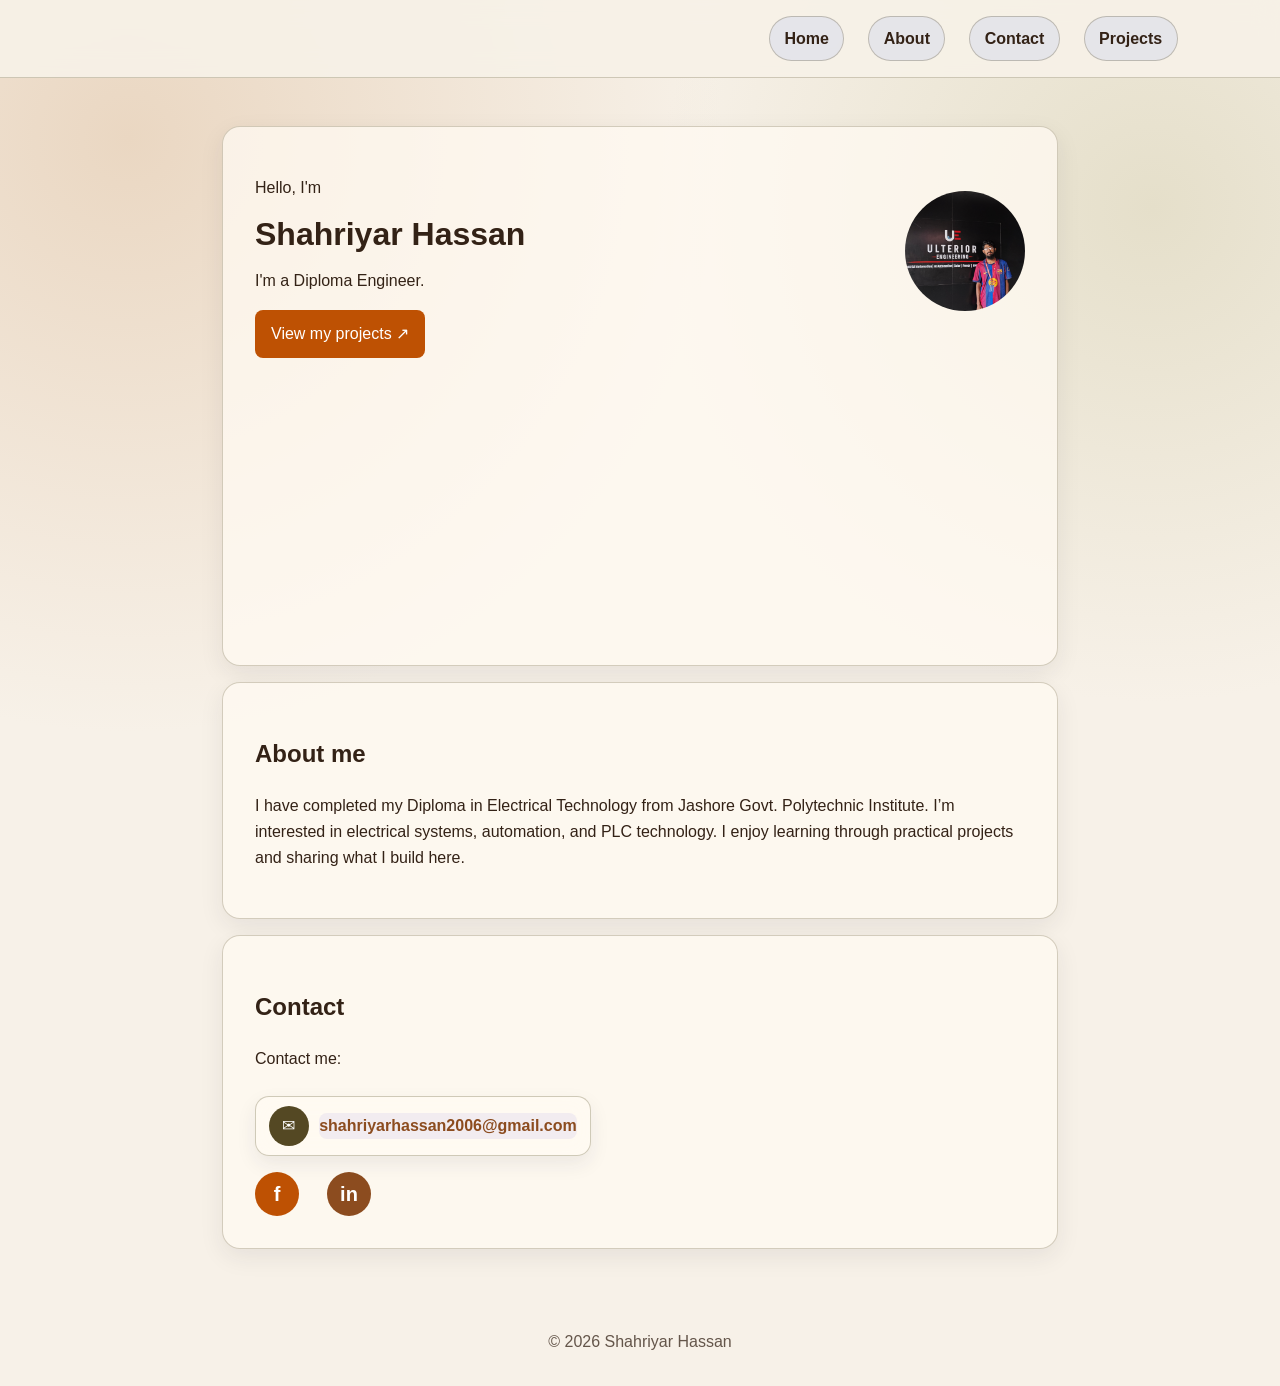
==== index.html @ 87919148 "Add files via upload" ====
<!DOCTYPE html>
<html lang="en">
<head>
  <meta charset="UTF-8">
  <meta name="viewport" content="width=device-width, initial-scale=1.0">
  <title>Shahriyar Hassan | Portfolio</title>
  <link rel="stylesheet" href="style.css">
  <link rel="icon" href="favicon.svg?v=2" type="image/svg+xml">
</head>
<body>
  <header>
    <nav>
      <a href="#home">Home</a>
      <a href="#about">About</a>
      <a href="#contact">Contact</a>
      <a href="project.html">Projects</a>
    </nav>
  </header>

  <main>
   <section id="home">
  <div class="hero-layout">
    <div>
      <p>Hello, I'm</p>
      <h1>Shahriyar Hassan</h1>
      <p>I'm a Diploma Engineer.</p>
      <a href="project.html">View my projects ↗</a>
    </div>

    <img class="profile-photo"
         src="Images/profile.jpg"
         alt="Photo of Shahriyar Hassan">
  </div>
</section>

    <section id="about">
      <h2>About me</h2>
      <p>I have completed my Diploma in Electrical Technology from Jashore Govt. Polytechnic Institute. I’m interested in electrical systems, automation, and PLC technology. I enjoy learning through practical projects and sharing what I build here.</p>
    </section>

     

    <section id="contact">
      <h2>Contact</h2>
      <p>Contact me:</p>


<div class="email-contact">
  <span class="email-symbol" aria-hidden="true">✉</span>
  <a class="email-address">
    shahriyarhassan2006@gmail.com
  </a>
</div>

<div class="social-links">
  <a class="social-icon facebook"
     href="https://www.facebook.com/shahriyarofficial7"
     target="_blank" rel="noopener"
     aria-label="Facebook" title="Facebook">f</a>

  <a class="social-icon linkedin"
     href="https://www.linkedin.com/in/shahriyar-hassan-32b515369"
     target="_blank" rel="noopener"
     aria-label="LinkedIn" title="LinkedIn">in</a>
    
</div>
  </section>
  </main>

  <footer>
    <p>© 2026 Shahriyar Hassan</p>
  </footer>

  <script src="script.js"></script>
</body>
</html>
---- style.css ----
* {
  box-sizing: border-box;
}

html {
  scroll-behavior: smooth;
}

body {
  margin: 0;
  font-family: Arial, sans-serif;
  line-height: 1.6;
  color: #202033;
  background: #f6f7fb;
}

header {
  padding: 1rem 8%;
  background: rgb(255, 255, 255);
  border-bottom: 1px solid #e5e5ee;
}

nav {
  display: flex;
  justify-content: flex-end;
  gap: 1.5rem;
}

a {
  color: #5b4bdb;
}

nav a {
  text-decoration: none;
  font-weight: bold;
}

main {
  max-width: 900px;
  margin: 0 auto;
  padding: 2rem;
}

section {
  padding: 3rem 0;
}

#home {
  min-height: 60vh;
  display: flex;
  flex-direction: column;
  justify-content: center;
  align-items: flex-start;
}

#home h1 {
  margin: 0;
  font-size: clamp(2.5rem, 8vw, 4.5rem);
}

#home a {
  display: inline-block;
  padding: 0.7rem 1rem;
  color: white;
  background: #5b4bdb;
  border-radius: 8px;
  text-decoration: none;
}

article {
  margin: 1rem 0;
  padding: 1rem 1.25rem;
  background: white;
  border: 1px solid #e5e5ee;
  border-radius: 10px;
}

footer {
  padding: 1rem;
  color: #666;
  text-align: center;
}

@media (max-width: 600px) {
  header {
    padding: 1rem;
  }

  nav {
    justify-content: center;
    flex-wrap: wrap;
    gap: 0.75rem 1rem;
  }

  main {
    padding: 1rem;
  }
}

.project-icon {
  display: inline-block;
  padding: 0.5rem 0.8rem;
  color: white;
  background: #5b4bdb;
  border-radius: 8px;
  text-decoration: none;
}

.profile-photo {
  width: 140px;
  height: 140px;
  object-fit: cover;
  border-radius: 50%;
}

#home {
  display: block;
}

.hero-layout {
  display: grid;
  grid-template-columns: 1fr 220px;
  align-items: center;
  gap: 3rem;
}

.profile-photo {
  width: 220px;
  height: 220px;
  object-fit: cover;
  border-radius: 50%;
}

@media (max-width: 600px) {
  .hero-layout {
    grid-template-columns: 1fr;
    gap: 1rem;
  }

  .profile-photo {
    width: 150px;
    height: 150px;
  }
}

@keyframes fade-up {
  from {
    opacity: 0;
    transform: translateY(18px);
  }
  to {
    opacity: 1;
    transform: translateY(0);
  }
}

@keyframes fade-in {
  from {
    opacity: 0;
    transform: translateX(18px);
  }
  to {
    opacity: 1;
    transform: translateX(0);
  }
}

.hero-layout > div {
  animation: fade-up 0.7s ease-out both;
}

.profile-photo {
  animation: fade-in 0.8s ease-out 0.15s both;
}

article {
  transition: transform 0.2s ease, box-shadow 0.2s ease;
}

article:hover {
  transform: translateY(-5px);
  box-shadow: 0 8px 20px rgb(32 32 51 / 12%);
}

@media (prefers-reduced-motion: reduce) {
  *,
  *::before,
  *::after {
    animation-duration: 0.01ms !important;
    transition-duration: 0.01ms !important;
  }
}

body {
  background:
    radial-gradient(circle at 10% 10%, #e5e2ff 0, transparent 35%),
    radial-gradient(circle at 90% 15%, #dff5ff 0, transparent 30%),
    #f6f7fb;
}

section,
article {
  background: rgb(255 255 255 / 55%);
  border: 1px solid rgb(255 255 255 / 85%);
  border-radius: 18px;
  box-shadow: 0 8px 24px rgb(32 32 51 / 8%);
  backdrop-filter: blur(12px);
  -webkit-backdrop-filter: blur(12px);
  transition: transform 0.25s ease, box-shadow 0.25s ease;
}

section {
  padding: 2rem;
  margin: 1rem 0;
}

@media (hover: hover) {
  section:hover,
  article:hover {
    transform: translateY(-4px);
    box-shadow: 0 14px 30px rgb(32 32 51 / 14%);
  }
}

@keyframes page-enter {
  from {
    opacity: 0;
    transform: translateY(12px);
  }
  to {
    opacity: 1;
    transform: translateY(0);
  }
}

main {
  animation: page-enter 0.55s ease-out both;
}

@media (prefers-reduced-motion: reduce) {
  *,
  *::before,
  *::after {
    animation-duration: 0.01ms !important;
    transition-duration: 0.01ms !important;
  }
}
nav a:not(.social-icon) {
  display: inline-block;
  padding: 0.55rem 0.9rem;
  border: 1px solid rgb(91 75 219 / 20%);
  border-radius: 999px;
  background: rgb(255 255 255 / 45%);
  text-decoration: none;
  transition: transform 0.2s ease, background 0.2s ease,
              box-shadow 0.2s ease, border-color 0.2s ease;
}

nav a:not(.social-icon):hover {
  transform: translateY(-3px);
  border-color: #5b4bdb;
  background: rgb(255 255 255 / 85%);
  box-shadow: 0 6px 16px rgb(91 75 219 / 18%);
}

nav a:not(.social-icon):focus-visible {
  outline: 3px solid #5b4bdb;
  outline-offset: 3px;
}
.social-links {
  display: flex;
  gap: 0.75rem;
}

#contact .social-links .social-icon {
  display: inline-flex;
  width: 44px;
  height: 44px;
  align-items: center;
  justify-content: center;
  border-radius: 50%;
  color: white;
  font-size: 1.25rem;
  font-weight: bold;
  text-decoration: none;
  transition: transform 0.2s ease, box-shadow 0.2s ease;
}

#contact .social-icon.facebook {
  background: #1877f2;
}

#contact .social-icon.linkedin {
  background: #0a66c2;
}

#contact .social-links .social-icon:hover {
  transform: translateY(-3px);
  box-shadow: 0 6px 16px rgb(32 32 51 / 20%);
}

#contact .social-icon.email {
  background: #5b4bdb;
}

#contact .email-address {
  display: inline-block;
  padding: 0.35rem 0.6rem;
  border-radius: 8px;
  background: rgb(91 75 219 / 8%);
  color: #4b3bc8;
  font-weight: 600;
  text-decoration: none;
  overflow-wrap: anywhere;
  transition: transform 0.2s ease, box-shadow 0.2s ease;
}

#contact .email-address:hover {
  transform: translateY(-2px);
  box-shadow: 0 5px 14px rgb(91 75 219 / 18%);
}

#contact .email-contact {
  display: inline-flex;
  max-width: 100%;
  align-items: center;
  gap: 0.65rem;
  margin: 0.5rem 0 1rem;
  padding: 0.55rem 0.8rem;
  border: 1px solid rgb(255 255 255 / 85%);
  border-radius: 14px;
  background: rgb(255 255 255 / 55%);
  box-shadow: 0 8px 20px rgb(32 32 51 / 8%);
  backdrop-filter: blur(12px);
  -webkit-backdrop-filter: blur(12px);
}

#contact .email-symbol {
  display: grid;
  width: 40px;
  height: 40px;
  flex: 0 0 40px;
  place-items: center;
  border-radius: 50%;
  background: #5b4bdb;
  color: white;
}

#contact .email-address {
  padding: 0;
  color: #4b3bc8;
  font-weight: 600;
  text-decoration: none;
  white-space: nowrap;
}

#contact .email-address:hover {
  text-decoration: underline;
}
#contact .contact-methods {
  display: flex;
  flex-direction: column;
  align-items: flex-start;
  gap: 0.75rem;
}

#contact .social-links {
  display: flex;
  gap: 1.75rem;
}

body {
  background:
    radial-gradient(circle at 10% 10%, #d9d5f5 0, transparent 35%),
    radial-gradient(circle at 90% 15%, #d5e8f0 0, transparent 30%),
    #e9eaf1;
}

section,
article {
  background: rgb(220 222 235 / 68%);
}

#contact .email-contact,
nav a:not(.social-icon) {
  background: rgb(220 222 235 / 65%);
}

header {
  background: rgb(213 216 232 / 90%);
  border-bottom: 1px solid rgb(91 75 219 / 20%);
  backdrop-filter: blur(12px);
  -webkit-backdrop-filter: blur(12px);
}
@media (max-width: 600px) {
  header {
    padding: 0.75rem 1rem;
  }

  nav {
    justify-content: center;
    flex-wrap: wrap;
    gap: 0.5rem;
  }

  nav a:not(.social-icon) {
    padding: 0.45rem 0.65rem;
    font-size: 0.9rem;
  }

  main {
    padding: 1rem;
  }

  section {
    padding: 1.25rem;
    margin: 0.75rem 0;
  }

  .hero-layout {
    grid-template-columns: 1fr;
    gap: 1rem;
  }

  .profile-photo {
    width: 130px;
    height: 130px;
  }

  #home h1 {
    font-size: clamp(2.2rem, 11vw, 3.1rem);
  }

  #contact .email-address {
    font-size: clamp(0.65rem, 3.2vw, 0.9rem);
    white-space: nowrap;
  }
}

.hero-layout {
  grid-template-columns: minmax(0, 1fr) clamp(90px, 28vw, 120px);
  align-items: start;
  gap: 0.65rem;
}

.hero-layout > div {
  min-width: 0;
}

.profile-photo {
  width: clamp(90px, 28vw, 120px);
  height: clamp(90px, 28vw, 120px);
  margin-top: 2rem;
}

#home h1 {
  font-size: clamp(1.45rem, 7vw, 2rem);
  line-height: 1.1;
}

:root {
  --burnt-orange: #be5103;
  --brown: #8c4c1f;
  --olive: #544823;
  --dark-brown: #332216;
  --warm-cream: #f7f1e8;
}

body {
  color: var(--dark-brown);
  background:
    radial-gradient(circle at 10% 10%, #ead7c2 0, transparent 35%),
    radial-gradient(circle at 90% 15%, #e5dfca 0, transparent 30%),
    var(--warm-cream);
}

header {
  background: rgb(247 241 232 / 92%);
  border-bottom: 1px solid rgb(84 72 35 / 25%);
}

h1, h2, h3 {
  color: var(--dark-brown);
}

a {
  color: var(--burnt-orange);
}

section,
article {
  color: var(--dark-brown);
  background: rgb(255 250 242 / 75%);
  border-color: rgb(84 72 35 / 25%);
}

nav a:not(.social-icon) {
  color: var(--dark-brown);
  border-color: rgb(84 72 35 / 28%);
}

nav a:not(.social-icon):hover {
  color: var(--burnt-orange);
  border-color: var(--burnt-orange);
}

#home a,
.project-icon {
  color: white;
  background: var(--burnt-orange);
}

#contact .email-contact {
  background: rgb(255 250 242 / 80%);
  border-color: rgb(84 72 35 / 28%);
}

#contact .email-symbol {
  background: var(--olive);
}

#contact .email-address {
  color: var(--brown);
}

#contact .social-icon.facebook {
  background: var(--burnt-orange);
}

#contact .social-icon.linkedin {
  background: var(--brown);
}

footer {
  color: rgb(51 34 22 / 75%);
}

@media (max-width: 600px) {
  #home {
    min-height: auto;
    padding-bottom: 32px;
  }
}
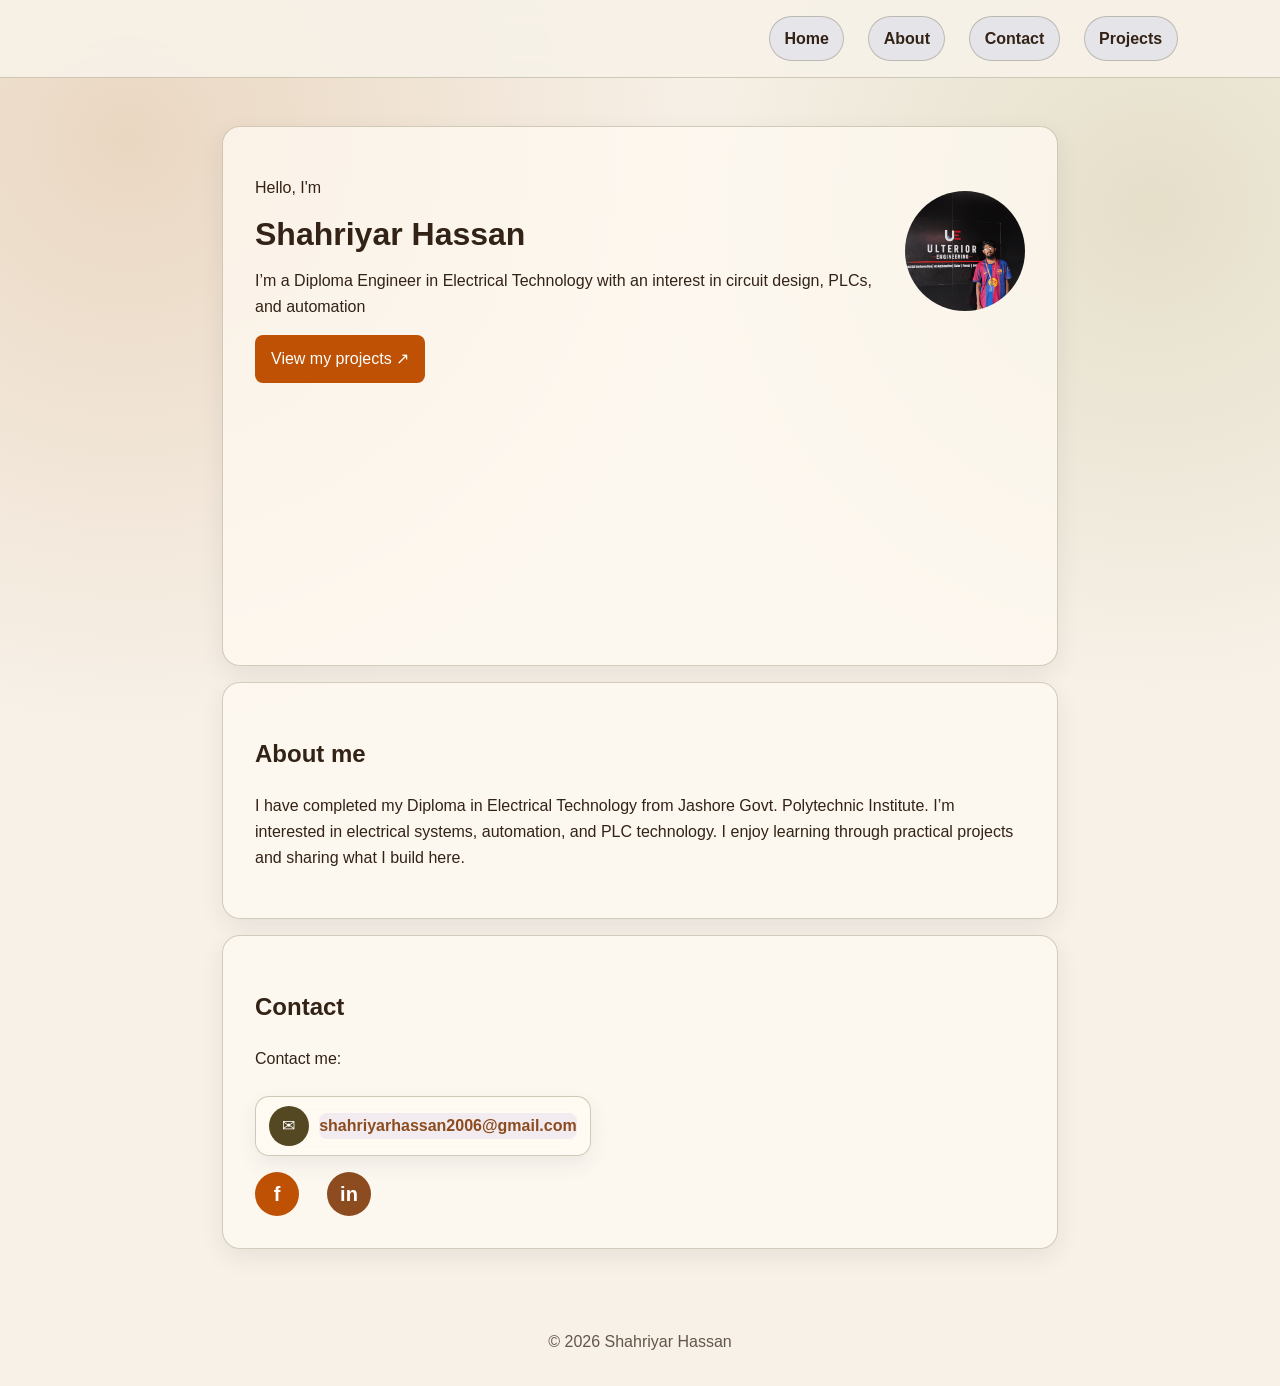
==== commit fc946cb8: "Add files via upload" ====
--- a/index.html
+++ b/index.html
@@ -23,7 +23,7 @@
     <div>
       <p>Hello, I'm</p>
       <h1>Shahriyar Hassan</h1>
-      <p>I'm a Diploma Engineer.</p>
+      <p>I’m a Diploma Engineer in Electrical Technology with an interest in circuit design, PLCs, and automation</p>
       <a href="project.html">View my projects ↗</a>
     </div>
 
--- a/style.css
+++ b/style.css
@@ -540,4 +540,79 @@
     min-height: auto;
     padding-bottom: 32px;
   }
+}
+.category-tabs {
+  display: flex;
+  gap: 14px;
+  margin: 24px 0;
+}
+
+.category-tab {
+  padding: 12px 24px;
+  border: 1px solid #8c4c1f;
+  border-radius: 999px;
+  background: #fffaf0;
+  color: #332216;
+  font-size: 1rem;
+  font-weight: bold;
+  cursor: pointer;
+}
+
+.category-tab.active,
+.category-tab:hover {
+  background: #be5103;
+  color: white;
+}
+
+.category-panel[hidden] {
+  display: none;
+}
+
+@media (max-width: 600px) {
+  .category-tabs {
+    gap: 8px;
+  }
+
+  .category-tab {
+    padding: 10px 16px;
+  }
+}
+section[hidden] {
+  display: none !important;
+}
+/* Center the three category buttons */
+.category-tabs {
+  display: flex;
+  justify-content: center;
+  gap: 14px;
+}
+
+/* Animate the buttons when hovered or clicked */
+.category-tab {
+  transition: transform 0.25s ease, box-shadow 0.25s ease;
+}
+
+.category-tab:hover {
+  transform: translateY(-4px);
+  box-shadow: 0 8px 18px rgba(51, 34, 22, 0.18);
+}
+
+.category-tab.active {
+  transform: scale(1.05);
+}
+
+/* Fade and slide in the selected section */
+.category-panel:not([hidden]) {
+  animation: panel-appear 0.35s ease;
+}
+
+@keyframes panel-appear {
+  from {
+    opacity: 0;
+    transform: translateY(12px);
+  }
+  to {
+    opacity: 1;
+    transform: translateY(0);
+  }
 }
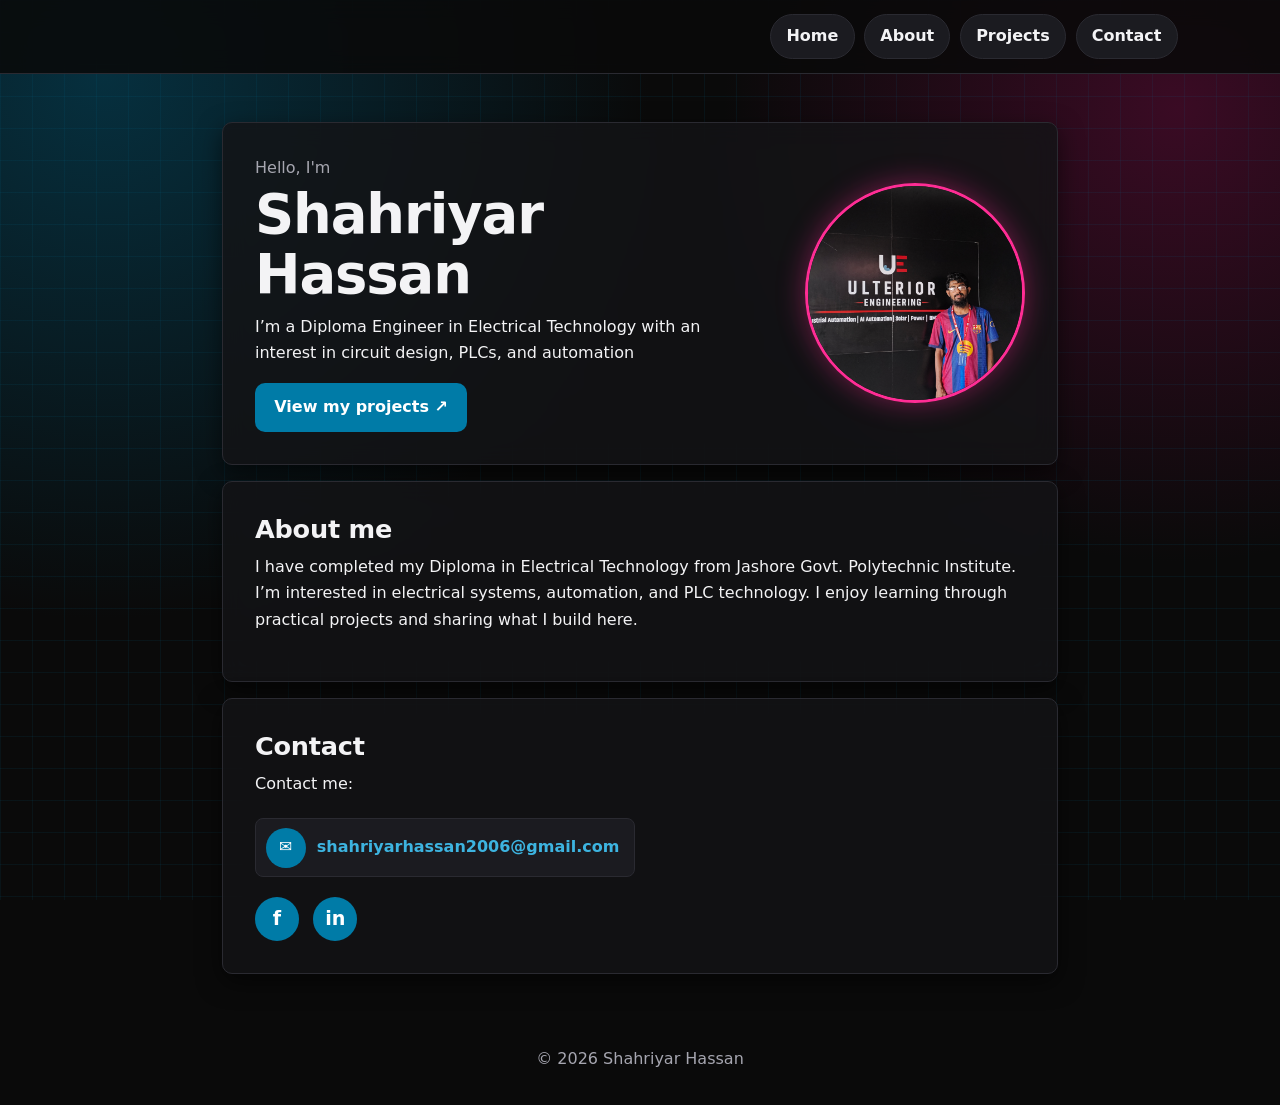
==== commit 7983cea2: "Add files via upload" ====
--- a/index.html
+++ b/index.html
@@ -6,14 +6,22 @@
   <title>Shahriyar Hassan | Portfolio</title>
   <link rel="stylesheet" href="style.css">
   <link rel="icon" href="favicon.svg?v=2" type="image/svg+xml">
+<script async src="https://www.googletagmanager.com/gtag/js?id=G-FCDYNV5BZT"></script>
+<script>
+  window.dataLayer = window.dataLayer || [];
+  function gtag(){dataLayer.push(arguments);}
+  gtag('js', new Date());
+
+  gtag('config', 'G-FCDYNV5BZT');
+</script>
 </head>
 <body>
   <header>
     <nav>
       <a href="#home">Home</a>
       <a href="#about">About</a>
+      <a href="project.html">Projects</a>
       <a href="#contact">Contact</a>
-      <a href="project.html">Projects</a>
     </nav>
   </header>
 
@@ -47,7 +55,7 @@
 
 <div class="email-contact">
   <span class="email-symbol" aria-hidden="true">✉</span>
-  <a class="email-address">
+  <a class="email-address" href="https://mail.google.com/mail/?view=cm&fs=1&to=shahriyarhassan2006%40gmail.com" target="_blank" rel="noopener">
     shahriyarhassan2006@gmail.com
   </a>
 </div>
@@ -68,7 +76,7 @@
   </main>
 
   <footer>
-    <p>© 2026 Shahriyar Hassan</p>
+    <p>© <span id="year">2026</span> Shahriyar Hassan</p>
   </footer>
 
   <script src="script.js"></script>
--- a/style.css
+++ b/style.css
@@ -1,38 +1,119 @@
+:root {
+  color-scheme: dark;
+
+  --bg: #0a0a0a;
+  --bg-glow-1: #06303f;
+  --bg-glow-2: #3a0b24;
+  --grid: rgb(0 123 167 / 9%);
+  --surface: rgb(20 20 23 / 82%);
+  --surface-solid: #131316;
+  --surface-2: #1b1b20;
+  --text: #f3f3f5;
+  --muted: #a6a6b0;
+  --line: #2a2a31;
+  --accent: #007ba7;
+  --accent-hover: #ff2d95;
+  --on-accent: #ffffff;
+  --on-accent-hover: #0a0a0a;
+  --link: #3db4e0;
+  --link-hover: #ff2d95;
+  --rail: #ff2d95;
+  --focus: #ff2d95;
+  --shadow: 0 8px 24px rgb(0 0 0 / 55%);
+  --shadow-hover: 0 12px 30px rgb(0 0 0 / 70%);
+  --photo-glow: 0 0 28px rgb(255 45 149 / 40%);
+  --header-bg: rgb(10 10 10 / 88%);
+
+  --radius: 10px;
+  --radius-sm: 8px;
+  --font: system-ui, -apple-system, "Segoe UI", Roboto, "Helvetica Neue", Arial, sans-serif;
+}
+
+:root[data-theme="light"] {
+  color-scheme: light;
+
+  --bg: #f5f6f8;
+  --bg-glow-1: #d8eef6;
+  --bg-glow-2: #ffe0ef;
+  --grid: rgb(0 123 167 / 8%);
+  --surface: #ffffff;
+  --surface-solid: #ffffff;
+  --surface-2: #edf1f4;
+  --text: #0a0a0a;
+  --muted: #474750;
+  --line: #0a0a0a;
+  --accent: #007ba7;
+  --accent-hover: #ff2d95;
+  --on-accent: #ffffff;
+  --on-accent-hover: #0a0a0a;
+  --link: #007ba7;
+  --link-hover: #c80f70;
+  --rail: #ff2d95;
+  --focus: #ff2d95;
+  --shadow: 4px 4px 0 #0a0a0a;
+  --shadow-hover: 5px 8px 0 #0a0a0a;
+  --photo-glow: 4px 4px 0 #0a0a0a;
+  --header-bg: rgb(245 246 248 / 92%);
+}
+
+/* ---------- 2. Base ---------- */
+
 * {
   box-sizing: border-box;
 }
 
 html {
   scroll-behavior: smooth;
+  scroll-padding-top: 5rem;
 }
 
 body {
   margin: 0;
-  font-family: Arial, sans-serif;
-  line-height: 1.6;
-  color: #202033;
-  background: #f6f7fb;
-}
-
-header {
-  padding: 1rem 8%;
-  background: rgb(255, 255, 255);
-  border-bottom: 1px solid #e5e5ee;
-}
-
-nav {
-  display: flex;
-  justify-content: flex-end;
-  gap: 1.5rem;
+  font-family: var(--font);
+  line-height: 1.65;
+  color: var(--text);
+  background:
+    linear-gradient(var(--grid) 1px, transparent 1px) 0 0 / 32px 32px,
+    linear-gradient(90deg, var(--grid) 1px, transparent 1px) 0 0 / 32px 32px,
+    radial-gradient(circle at 8% 8%, var(--bg-glow-1) 0, transparent 38%),
+    radial-gradient(circle at 92% 12%, var(--bg-glow-2) 0, transparent 32%),
+    var(--bg);
+  background-attachment: fixed;
+}
+
+h1,
+h2,
+h3 {
+  margin: 0 0 0.6rem;
+  line-height: 1.2;
+  letter-spacing: -0.01em;
+  color: var(--text);
+}
+
+h2 {
+  font-size: 1.6rem;
+}
+
+h3 {
+  font-size: 1.15rem;
+}
+
+p {
+  margin: 0 0 1rem;
 }
 
 a {
-  color: #5b4bdb;
-}
-
-nav a {
-  text-decoration: none;
-  font-weight: bold;
+  color: var(--link);
+}
+
+a:hover {
+  color: var(--link-hover);
+}
+
+a:focus-visible,
+button:focus-visible {
+  outline: 3px solid var(--focus);
+  outline-offset: 3px;
 }
 
 main {
@@ -41,112 +122,163 @@
   padding: 2rem;
 }
 
+/* ---------- 3. Header and navigation ---------- */
+
+header {
+  position: sticky;
+  top: 0;
+  z-index: 10;
+  padding: 0.9rem 8%;
+  background: var(--header-bg);
+  border-bottom: 1px solid var(--line);
+  backdrop-filter: blur(12px);
+  -webkit-backdrop-filter: blur(12px);
+}
+
+nav {
+  display: flex;
+  justify-content: flex-end;
+  gap: 0.6rem;
+}
+
+nav a {
+  padding: 0.5rem 0.95rem;
+  border: 1px solid var(--line);
+  border-radius: 999px;
+  background: var(--surface-2);
+  color: var(--text);
+  font-weight: 600;
+  text-decoration: none;
+  transition: transform 0.2s ease, border-color 0.2s ease, color 0.2s ease;
+}
+
+nav a:hover {
+  transform: translateY(-2px);
+  border-color: var(--link);
+  color: var(--link);
+}
+
+/* ---------- 4. Sections and cards ---------- */
+
 section {
-  padding: 3rem 0;
-}
-
-#home {
-  min-height: 60vh;
-  display: flex;
-  flex-direction: column;
-  justify-content: center;
-  align-items: flex-start;
-}
-
-#home h1 {
-  margin: 0;
-  font-size: clamp(2.5rem, 8vw, 4.5rem);
-}
-
-#home a {
-  display: inline-block;
-  padding: 0.7rem 1rem;
-  color: white;
-  background: #5b4bdb;
-  border-radius: 8px;
-  text-decoration: none;
-}
-
+  margin: 1rem 0;
+  padding: 2rem;
+  background: var(--surface);
+  border: 1px solid var(--line);
+  border-radius: var(--radius);
+  box-shadow: var(--shadow);
+  backdrop-filter: blur(12px);
+  -webkit-backdrop-filter: blur(12px);
+}
+
+/* Tab panels sit inside the page, so they get no card of their own */
+.category-panel {
+  padding: 0;
+  background: none;
+  border: none;
+  box-shadow: none;
+  backdrop-filter: none;
+  -webkit-backdrop-filter: none;
+}
+
+.category-panel[hidden] {
+  display: none;
+}
+
+/* Project and video cards: the left edge is a "rail", like a ladder diagram */
 article {
   margin: 1rem 0;
-  padding: 1rem 1.25rem;
-  background: white;
-  border: 1px solid #e5e5ee;
-  border-radius: 10px;
-}
-
-footer {
-  padding: 1rem;
-  color: #666;
-  text-align: center;
-}
-
-@media (max-width: 600px) {
-  header {
-    padding: 1rem;
-  }
-
-  nav {
-    justify-content: center;
-    flex-wrap: wrap;
-    gap: 0.75rem 1rem;
-  }
-
-  main {
-    padding: 1rem;
-  }
-}
-
-.project-icon {
+  padding: 1.1rem 1.4rem;
+  background: var(--surface-solid);
+  border: 1px solid var(--line);
+  border-left: 4px solid var(--rail);
+  border-radius: var(--radius-sm);
+  box-shadow: var(--shadow);
+  transition: transform 0.2s ease, box-shadow 0.2s ease;
+}
+
+@media (hover: hover) {
+  article:hover {
+    transform: translateY(-4px);
+    box-shadow: var(--shadow-hover);
+  }
+}
+
+article p {
+  color: var(--muted);
+}
+
+article a {
   display: inline-block;
-  padding: 0.5rem 0.8rem;
-  color: white;
-  background: #5b4bdb;
+  padding: 0.45rem 0.95rem;
   border-radius: 8px;
+  background: var(--accent);
+  color: var(--on-accent);
+  font-weight: 600;
   text-decoration: none;
-}
-
-.profile-photo {
-  width: 140px;
-  height: 140px;
-  object-fit: cover;
-  border-radius: 50%;
-}
-
-#home {
-  display: block;
-}
+  transition: background 0.2s ease;
+}
+
+article a:hover {
+  background: var(--accent-hover);
+  color: var(--on-accent-hover);
+}
+
+/* ---------- 5. Hero ---------- */
 
 .hero-layout {
   display: grid;
-  grid-template-columns: 1fr 220px;
+  grid-template-columns: minmax(0, 1fr) 220px;
   align-items: center;
   gap: 3rem;
+  animation: hero-in 0.7s ease-out both;
+}
+
+.hero-layout > div {
+  min-width: 0;
+}
+
+.hero-layout p:first-child {
+  margin-bottom: 0.2rem;
+  color: var(--muted);
+}
+
+#home h1 {
+  font-size: clamp(2.2rem, 6vw, 3.4rem);
+  line-height: 1.1;
+  letter-spacing: -0.02em;
+}
+
+.hero-layout a {
+  display: inline-block;
+  padding: 0.7rem 1.2rem;
+  border-radius: 10px;
+  background: var(--accent);
+  color: var(--on-accent);
+  font-weight: 600;
+  text-decoration: none;
+  transition: transform 0.2s ease, background 0.2s ease;
+}
+
+.hero-layout a:hover {
+  transform: translateY(-2px);
+  background: var(--accent-hover);
+  color: var(--on-accent-hover);
 }
 
 .profile-photo {
   width: 220px;
   height: 220px;
   object-fit: cover;
+  border: 3px solid var(--rail);
   border-radius: 50%;
-}
-
-@media (max-width: 600px) {
-  .hero-layout {
-    grid-template-columns: 1fr;
-    gap: 1rem;
-  }
-
-  .profile-photo {
-    width: 150px;
-    height: 150px;
-  }
-}
-
-@keyframes fade-up {
+  box-shadow: var(--photo-glow);
+}
+
+@keyframes hero-in {
   from {
     opacity: 0;
-    transform: translateY(18px);
+    transform: translateY(14px);
   }
   to {
     opacity: 1;
@@ -154,247 +286,200 @@
   }
 }
 
-@keyframes fade-in {
-  from {
-    opacity: 0;
-    transform: translateX(18px);
-  }
-  to {
-    opacity: 1;
-    transform: translateX(0);
-  }
-}
-
-.hero-layout > div {
-  animation: fade-up 0.7s ease-out both;
-}
-
-.profile-photo {
-  animation: fade-in 0.8s ease-out 0.15s both;
-}
-
-article {
-  transition: transform 0.2s ease, box-shadow 0.2s ease;
-}
-
-article:hover {
-  transform: translateY(-5px);
-  box-shadow: 0 8px 20px rgb(32 32 51 / 12%);
-}
-
-@media (prefers-reduced-motion: reduce) {
-  *,
-  *::before,
-  *::after {
-    animation-duration: 0.01ms !important;
-    transition-duration: 0.01ms !important;
-  }
-}
-
-body {
-  background:
-    radial-gradient(circle at 10% 10%, #e5e2ff 0, transparent 35%),
-    radial-gradient(circle at 90% 15%, #dff5ff 0, transparent 30%),
-    #f6f7fb;
-}
-
-section,
-article {
-  background: rgb(255 255 255 / 55%);
-  border: 1px solid rgb(255 255 255 / 85%);
-  border-radius: 18px;
-  box-shadow: 0 8px 24px rgb(32 32 51 / 8%);
-  backdrop-filter: blur(12px);
-  -webkit-backdrop-filter: blur(12px);
-  transition: transform 0.25s ease, box-shadow 0.25s ease;
-}
-
-section {
-  padding: 2rem;
-  margin: 1rem 0;
-}
-
-@media (hover: hover) {
-  section:hover,
-  article:hover {
-    transform: translateY(-4px);
-    box-shadow: 0 14px 30px rgb(32 32 51 / 14%);
-  }
-}
-
-@keyframes page-enter {
-  from {
-    opacity: 0;
-    transform: translateY(12px);
-  }
-  to {
-    opacity: 1;
-    transform: translateY(0);
-  }
-}
-
-main {
-  animation: page-enter 0.55s ease-out both;
-}
-
-@media (prefers-reduced-motion: reduce) {
-  *,
-  *::before,
-  *::after {
-    animation-duration: 0.01ms !important;
-    transition-duration: 0.01ms !important;
-  }
-}
-nav a:not(.social-icon) {
-  display: inline-block;
-  padding: 0.55rem 0.9rem;
-  border: 1px solid rgb(91 75 219 / 20%);
-  border-radius: 999px;
-  background: rgb(255 255 255 / 45%);
+/* ---------- 6. Contact ---------- */
+
+.email-contact {
+  display: inline-flex;
+  max-width: 100%;
+  align-items: center;
+  gap: 0.7rem;
+  margin: 0.25rem 0 1.25rem;
+  padding: 0.55rem 0.9rem 0.55rem 0.6rem;
+  background: var(--surface-2);
+  border: 1px solid var(--line);
+  border-radius: var(--radius-sm);
+}
+
+.email-symbol {
+  display: grid;
+  flex: 0 0 40px;
+  width: 40px;
+  height: 40px;
+  place-items: center;
+  border-radius: 50%;
+  background: var(--accent);
+  color: var(--on-accent);
+}
+
+.email-address {
+  min-width: 0;
+  font-weight: 600;
   text-decoration: none;
-  transition: transform 0.2s ease, background 0.2s ease,
-              box-shadow 0.2s ease, border-color 0.2s ease;
-}
-
-nav a:not(.social-icon):hover {
-  transform: translateY(-3px);
-  border-color: #5b4bdb;
-  background: rgb(255 255 255 / 85%);
-  box-shadow: 0 6px 16px rgb(91 75 219 / 18%);
-}
-
-nav a:not(.social-icon):focus-visible {
-  outline: 3px solid #5b4bdb;
-  outline-offset: 3px;
-}
+  overflow-wrap: anywhere;
+}
+
+.email-address:hover {
+  text-decoration: underline;
+}
+
 .social-links {
   display: flex;
-  gap: 0.75rem;
-}
-
-#contact .social-links .social-icon {
+  gap: 0.9rem;
+}
+
+.social-icon {
   display: inline-flex;
   width: 44px;
   height: 44px;
   align-items: center;
   justify-content: center;
   border-radius: 50%;
-  color: white;
-  font-size: 1.25rem;
-  font-weight: bold;
+  background: var(--accent);
+  color: var(--on-accent);
+  font-size: 1.2rem;
+  font-weight: 700;
   text-decoration: none;
-  transition: transform 0.2s ease, box-shadow 0.2s ease;
-}
-
-#contact .social-icon.facebook {
-  background: #1877f2;
-}
-
-#contact .social-icon.linkedin {
-  background: #0a66c2;
-}
-
-#contact .social-links .social-icon:hover {
+  transition: transform 0.2s ease, background 0.2s ease;
+}
+
+.social-icon:hover {
   transform: translateY(-3px);
-  box-shadow: 0 6px 16px rgb(32 32 51 / 20%);
-}
-
-#contact .social-icon.email {
-  background: #5b4bdb;
-}
-
-#contact .email-address {
-  display: inline-block;
-  padding: 0.35rem 0.6rem;
-  border-radius: 8px;
-  background: rgb(91 75 219 / 8%);
-  color: #4b3bc8;
-  font-weight: 600;
-  text-decoration: none;
-  overflow-wrap: anywhere;
-  transition: transform 0.2s ease, box-shadow 0.2s ease;
-}
-
-#contact .email-address:hover {
-  transform: translateY(-2px);
-  box-shadow: 0 5px 14px rgb(91 75 219 / 18%);
-}
-
-#contact .email-contact {
-  display: inline-flex;
-  max-width: 100%;
-  align-items: center;
-  gap: 0.65rem;
-  margin: 0.5rem 0 1rem;
-  padding: 0.55rem 0.8rem;
-  border: 1px solid rgb(255 255 255 / 85%);
-  border-radius: 14px;
-  background: rgb(255 255 255 / 55%);
-  box-shadow: 0 8px 20px rgb(32 32 51 / 8%);
-  backdrop-filter: blur(12px);
-  -webkit-backdrop-filter: blur(12px);
-}
-
-#contact .email-symbol {
+  background: var(--accent-hover);
+  color: var(--on-accent-hover);
+}
+
+/* ---------- 7. Projects page tabs ---------- */
+
+.category-tabs {
+  display: flex;
+  justify-content: center;
+  gap: 0.9rem;
+  margin: 1.5rem 0;
+}
+
+.category-tab {
+  padding: 0.7rem 1.5rem;
+  border: 1px solid var(--line);
+  border-radius: 999px;
+  background: var(--surface-solid);
+  color: var(--text);
+  font: inherit;
+  font-weight: 700;
+  cursor: pointer;
+  transition: transform 0.2s ease, background 0.2s ease, color 0.2s ease,
+              border-color 0.2s ease;
+}
+
+.category-tab:hover {
+  transform: translateY(-3px);
+  border-color: var(--link);
+  color: var(--link);
+}
+
+.category-tab.active {
+  border-color: var(--accent);
+  background: var(--accent);
+  color: var(--on-accent);
+}
+
+.category-panel:not([hidden]) {
+  animation: panel-in 0.3s ease;
+}
+
+@keyframes panel-in {
+  from {
+    opacity: 0;
+    transform: translateY(10px);
+  }
+  to {
+    opacity: 1;
+    transform: translateY(0);
+  }
+}
+
+/* ---------- 8. Photo gallery (for the Photos tab) ---------- */
+
+.photo-grid {
   display: grid;
+  grid-template-columns: repeat(auto-fill, minmax(220px, 1fr));
+  gap: 1rem;
+}
+
+.photo-grid figure {
+  margin: 0;
+}
+
+.photo-grid img {
+  display: block;
+  width: 100%;
+  aspect-ratio: 4 / 3;
+  object-fit: cover;
+  border: 1px solid var(--line);
+  border-radius: var(--radius-sm);
+}
+
+.photo-grid figcaption {
+  margin-top: 0.4rem;
+  font-size: 0.9rem;
+  color: var(--muted);
+}
+
+/* ---------- Theme toggle icon button ---------- */
+
+.theme-toggle {
+  display: inline-grid;
   width: 40px;
   height: 40px;
-  flex: 0 0 40px;
   place-items: center;
+  padding: 0;
+  border: 1px solid var(--line);
   border-radius: 50%;
-  background: #5b4bdb;
-  color: white;
-}
-
-#contact .email-address {
-  padding: 0;
-  color: #4b3bc8;
-  font-weight: 600;
-  text-decoration: none;
-  white-space: nowrap;
-}
-
-#contact .email-address:hover {
-  text-decoration: underline;
-}
-#contact .contact-methods {
-  display: flex;
-  flex-direction: column;
-  align-items: flex-start;
-  gap: 0.75rem;
-}
-
-#contact .social-links {
-  display: flex;
-  gap: 1.75rem;
-}
-
-body {
-  background:
-    radial-gradient(circle at 10% 10%, #d9d5f5 0, transparent 35%),
-    radial-gradient(circle at 90% 15%, #d5e8f0 0, transparent 30%),
-    #e9eaf1;
-}
-
-section,
-article {
-  background: rgb(220 222 235 / 68%);
-}
-
-#contact .email-contact,
-nav a:not(.social-icon) {
-  background: rgb(220 222 235 / 65%);
-}
-
-header {
-  background: rgb(213 216 232 / 90%);
-  border-bottom: 1px solid rgb(91 75 219 / 20%);
-  backdrop-filter: blur(12px);
-  -webkit-backdrop-filter: blur(12px);
-}
+  background: var(--surface-2);
+  color: var(--text);
+  cursor: pointer;
+  transition: transform 0.35s ease, border-color 0.2s ease, color 0.2s ease;
+}
+
+.theme-toggle:hover {
+  transform: rotate(25deg);
+  border-color: var(--link);
+  color: var(--link);
+}
+
+.theme-toggle svg {
+  width: 20px;
+  height: 20px;
+}
+
+.theme-toggle .icon-sun {
+  display: none;
+}
+
+:root[data-theme="dark"] .theme-toggle .icon-sun {
+  display: block;
+}
+
+:root[data-theme="dark"] .theme-toggle .icon-moon {
+  display: none;
+}
+
+/* ---------- 9. Footer ---------- */
+
+footer {
+  padding: 1.5rem 1rem 2rem;
+  color: var(--muted);
+  text-align: center;
+}
+
+footer p {
+  margin: 0;
+}
+
+/* ---------- 10. Small screens ---------- */
+
 @media (max-width: 600px) {
   header {
-    padding: 0.75rem 1rem;
+    padding: 0.7rem 1rem;
   }
 
   nav {
@@ -403,8 +488,8 @@
     gap: 0.5rem;
   }
 
-  nav a:not(.social-icon) {
-    padding: 0.45rem 0.65rem;
+  nav a {
+    padding: 0.4rem 0.7rem;
     font-size: 0.9rem;
   }
 
@@ -414,205 +499,39 @@
 
   section {
     padding: 1.25rem;
-    margin: 0.75rem 0;
   }
 
   .hero-layout {
     grid-template-columns: 1fr;
-    gap: 1rem;
+    gap: 1.25rem;
   }
 
   .profile-photo {
+    order: -1;
     width: 130px;
     height: 130px;
   }
 
-  #home h1 {
-    font-size: clamp(2.2rem, 11vw, 3.1rem);
-  }
-
-  #contact .email-address {
-    font-size: clamp(0.65rem, 3.2vw, 0.9rem);
-    white-space: nowrap;
-  }
-}
-
-.hero-layout {
-  grid-template-columns: minmax(0, 1fr) clamp(90px, 28vw, 120px);
-  align-items: start;
-  gap: 0.65rem;
-}
-
-.hero-layout > div {
-  min-width: 0;
-}
-
-.profile-photo {
-  width: clamp(90px, 28vw, 120px);
-  height: clamp(90px, 28vw, 120px);
-  margin-top: 2rem;
-}
-
-#home h1 {
-  font-size: clamp(1.45rem, 7vw, 2rem);
-  line-height: 1.1;
-}
-
-:root {
-  --burnt-orange: #be5103;
-  --brown: #8c4c1f;
-  --olive: #544823;
-  --dark-brown: #332216;
-  --warm-cream: #f7f1e8;
-}
-
-body {
-  color: var(--dark-brown);
-  background:
-    radial-gradient(circle at 10% 10%, #ead7c2 0, transparent 35%),
-    radial-gradient(circle at 90% 15%, #e5dfca 0, transparent 30%),
-    var(--warm-cream);
-}
-
-header {
-  background: rgb(247 241 232 / 92%);
-  border-bottom: 1px solid rgb(84 72 35 / 25%);
-}
-
-h1, h2, h3 {
-  color: var(--dark-brown);
-}
-
-a {
-  color: var(--burnt-orange);
-}
-
-section,
-article {
-  color: var(--dark-brown);
-  background: rgb(255 250 242 / 75%);
-  border-color: rgb(84 72 35 / 25%);
-}
-
-nav a:not(.social-icon) {
-  color: var(--dark-brown);
-  border-color: rgb(84 72 35 / 28%);
-}
-
-nav a:not(.social-icon):hover {
-  color: var(--burnt-orange);
-  border-color: var(--burnt-orange);
-}
-
-#home a,
-.project-icon {
-  color: white;
-  background: var(--burnt-orange);
-}
-
-#contact .email-contact {
-  background: rgb(255 250 242 / 80%);
-  border-color: rgb(84 72 35 / 28%);
-}
-
-#contact .email-symbol {
-  background: var(--olive);
-}
-
-#contact .email-address {
-  color: var(--brown);
-}
-
-#contact .social-icon.facebook {
-  background: var(--burnt-orange);
-}
-
-#contact .social-icon.linkedin {
-  background: var(--brown);
-}
-
-footer {
-  color: rgb(51 34 22 / 75%);
-}
-
-@media (max-width: 600px) {
-  #home {
-    min-height: auto;
-    padding-bottom: 32px;
-  }
-}
-.category-tabs {
-  display: flex;
-  gap: 14px;
-  margin: 24px 0;
-}
-
-.category-tab {
-  padding: 12px 24px;
-  border: 1px solid #8c4c1f;
-  border-radius: 999px;
-  background: #fffaf0;
-  color: #332216;
-  font-size: 1rem;
-  font-weight: bold;
-  cursor: pointer;
-}
-
-.category-tab.active,
-.category-tab:hover {
-  background: #be5103;
-  color: white;
-}
-
-.category-panel[hidden] {
-  display: none;
-}
-
-@media (max-width: 600px) {
   .category-tabs {
-    gap: 8px;
+    gap: 0.5rem;
   }
 
   .category-tab {
-    padding: 10px 16px;
-  }
-}
-section[hidden] {
-  display: none !important;
-}
-/* Center the three category buttons */
-.category-tabs {
-  display: flex;
-  justify-content: center;
-  gap: 14px;
-}
-
-/* Animate the buttons when hovered or clicked */
-.category-tab {
-  transition: transform 0.25s ease, box-shadow 0.25s ease;
-}
-
-.category-tab:hover {
-  transform: translateY(-4px);
-  box-shadow: 0 8px 18px rgba(51, 34, 22, 0.18);
-}
-
-.category-tab.active {
-  transform: scale(1.05);
-}
-
-/* Fade and slide in the selected section */
-.category-panel:not([hidden]) {
-  animation: panel-appear 0.35s ease;
-}
-
-@keyframes panel-appear {
-  from {
-    opacity: 0;
-    transform: translateY(12px);
-  }
-  to {
-    opacity: 1;
-    transform: translateY(0);
+    padding: 0.6rem 1rem;
+  }
+}
+
+/* ---------- 11. Reduced motion ---------- */
+
+@media (prefers-reduced-motion: reduce) {
+  html {
+    scroll-behavior: auto;
+  }
+
+  *,
+  *::before,
+  *::after {
+    animation-duration: 0.01ms !important;
+    transition-duration: 0.01ms !important;
   }
 }
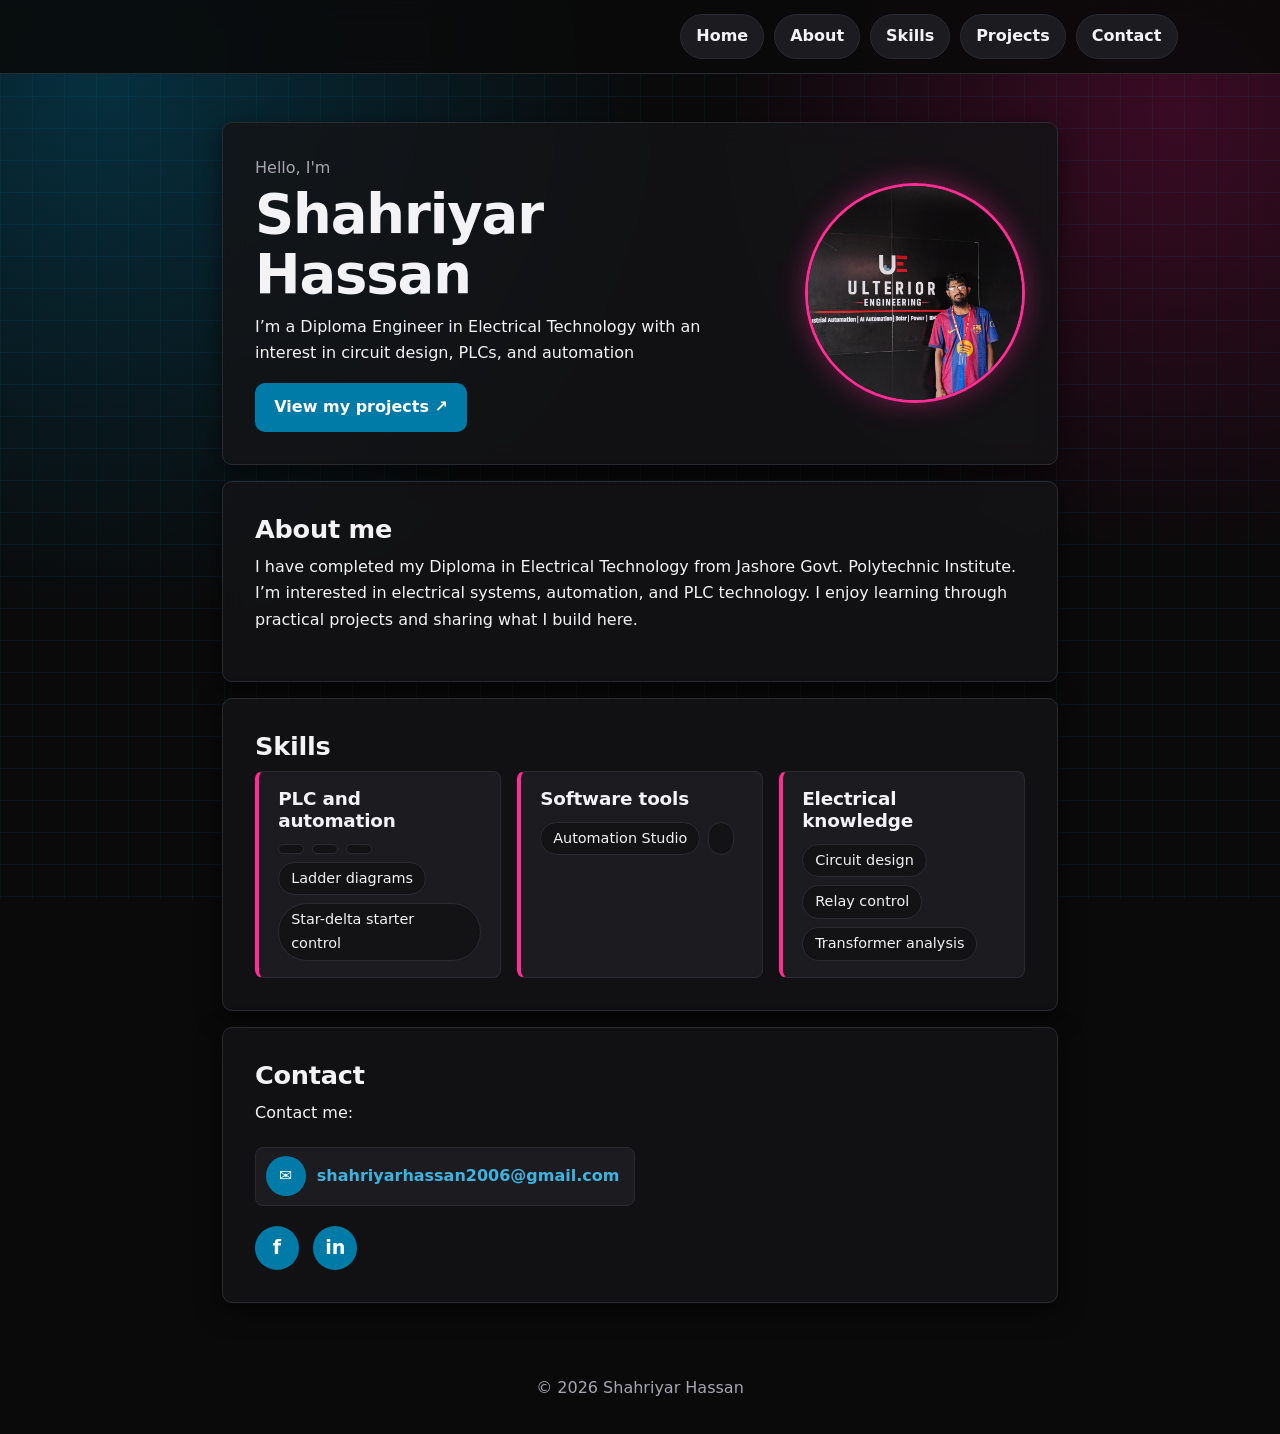
==== commit bf5b2c45: "Add files via upload" ====
--- a/index.html
+++ b/index.html
@@ -20,6 +20,7 @@
     <nav>
       <a href="#home">Home</a>
       <a href="#about">About</a>
+      <a href="#skills">Skills</a>
       <a href="project.html">Projects</a>
       <a href="#contact">Contact</a>
     </nav>
@@ -45,6 +46,40 @@
       <h2>About me</h2>
       <p>I have completed my Diploma in Electrical Technology from Jashore Govt. Polytechnic Institute. I’m interested in electrical systems, automation, and PLC technology. I enjoy learning through practical projects and sharing what I build here.</p>
     </section>
+
+    <section id="skills">
+  <h2>Skills</h2>
+
+  <div class="skills-grid">
+    <div class="skill-group">
+      <h3>PLC and automation</h3>
+      <ul class="skill-tags">
+        <li></li>
+        <li></li>
+        <li></li>
+        <li>Ladder diagrams</li>
+        <li>Star-delta starter control</li>
+      </ul>
+    </div>
+
+    <div class="skill-group">
+      <h3>Software tools</h3>
+      <ul class="skill-tags">
+        <li>Automation Studio</li>
+        <li></li>
+      </ul>
+    </div>
+
+    <div class="skill-group">
+      <h3>Electrical knowledge</h3>
+      <ul class="skill-tags">
+        <li>Circuit design</li>
+        <li>Relay control</li>
+        <li>Transformer analysis</li>
+      </ul>
+    </div>
+  </div>
+</section>
 
      
 
--- a/style.css
+++ b/style.css
@@ -382,13 +382,13 @@
   color: var(--on-accent);
 }
 
-.category-panel:not([hidden]) {
-  animation: panel-in 0.3s ease;
+.tabs-ready .category-panel:not([hidden]) {
+  animation: panel-in 0.2s ease;
 }
 
 @keyframes panel-in {
   from {
-    opacity: 0;
+    opacity: 0.4;
     transform: translateY(10px);
   }
   to {
@@ -424,45 +424,6 @@
   color: var(--muted);
 }
 
-/* ---------- Theme toggle icon button ---------- */
-
-.theme-toggle {
-  display: inline-grid;
-  width: 40px;
-  height: 40px;
-  place-items: center;
-  padding: 0;
-  border: 1px solid var(--line);
-  border-radius: 50%;
-  background: var(--surface-2);
-  color: var(--text);
-  cursor: pointer;
-  transition: transform 0.35s ease, border-color 0.2s ease, color 0.2s ease;
-}
-
-.theme-toggle:hover {
-  transform: rotate(25deg);
-  border-color: var(--link);
-  color: var(--link);
-}
-
-.theme-toggle svg {
-  width: 20px;
-  height: 20px;
-}
-
-.theme-toggle .icon-sun {
-  display: none;
-}
-
-:root[data-theme="dark"] .theme-toggle .icon-sun {
-  display: block;
-}
-
-:root[data-theme="dark"] .theme-toggle .icon-moon {
-  display: none;
-}
-
 /* ---------- 9. Footer ---------- */
 
 footer {
@@ -534,4 +495,128 @@
     animation-duration: 0.01ms !important;
     transition-duration: 0.01ms !important;
   }
+}
+
+/* ---------- Page load animation ---------- */
+
+@keyframes rise {
+  from {
+    opacity: 0;
+    transform: translateY(20px);
+  }
+  to {
+    opacity: 1;
+    transform: translateY(0);
+  }
+}
+
+@keyframes drop {
+  from {
+    opacity: 0;
+    transform: translateY(-100%);
+  }
+  to {
+    opacity: 1;
+    transform: translateY(0);
+  }
+}
+
+@keyframes ring-glow {
+  from {
+    box-shadow: 0 0 0 rgb(255 45 149 / 0%);
+  }
+  to {
+    box-shadow: var(--photo-glow);
+  }
+}
+
+/* Header slides down first */
+header {
+  animation: drop 0.5s ease-out backwards;
+}
+
+/* Home page: the hero already fades in, then About and Contact follow */
+#about {
+  animation: rise 0.6s ease-out 0.2s backwards;
+}
+
+#contact {
+  animation: rise 0.6s ease-out 0.35s backwards;
+}
+
+/* Your photo ring lights up in neon rose */
+.profile-photo {
+  animation: ring-glow 1.2s ease-out 0.4s backwards;
+}
+
+/* Projects page: the tab buttons rise in */
+.category-tabs {
+  animation: rise 0.5s ease-out 0.1s backwards;
+}
+
+article ul {
+  margin: 0 0 1rem;
+  padding-left: 1.25rem;
+  color: var(--muted);
+}
+
+article li {
+  margin-bottom: 0.3rem;
+}
+
+article li::marker {
+  color: var(--rail);
+}
+
+.card-label {
+  margin: 0 0 0.9rem;
+  font-size: 0.85rem;
+  font-weight: 600;
+  letter-spacing: 0.04em;
+  text-transform: uppercase;
+  color: var(--link);
+}
+
+.skills-grid {
+  display: grid;
+  grid-template-columns: repeat(auto-fit, minmax(220px, 1fr));
+  gap: 1rem;
+}
+
+.skill-group {
+  padding: 1rem 1.2rem;
+  background: var(--surface-2);
+  border: 1px solid var(--line);
+  border-left: 4px solid var(--rail);
+  border-radius: var(--radius-sm);
+}
+
+.skill-group h3 {
+  margin-bottom: 0.7rem;
+}
+
+.skill-tags {
+  display: flex;
+  flex-wrap: wrap;
+  gap: 0.5rem;
+  margin: 0;
+  padding: 0;
+  list-style: none;
+}
+
+.skill-tags li {
+  padding: 0.25rem 0.75rem;
+  border: 1px solid var(--line);
+  border-radius: 999px;
+  background: var(--surface-solid);
+  font-size: 0.9rem;
+}
+
+article img {
+  display: block;
+  max-width: 100%;
+  height: auto;
+  margin: 0.5rem 0 1rem;
+  border: 1px solid var(--line);
+  border-radius: var(--radius-sm);
 }
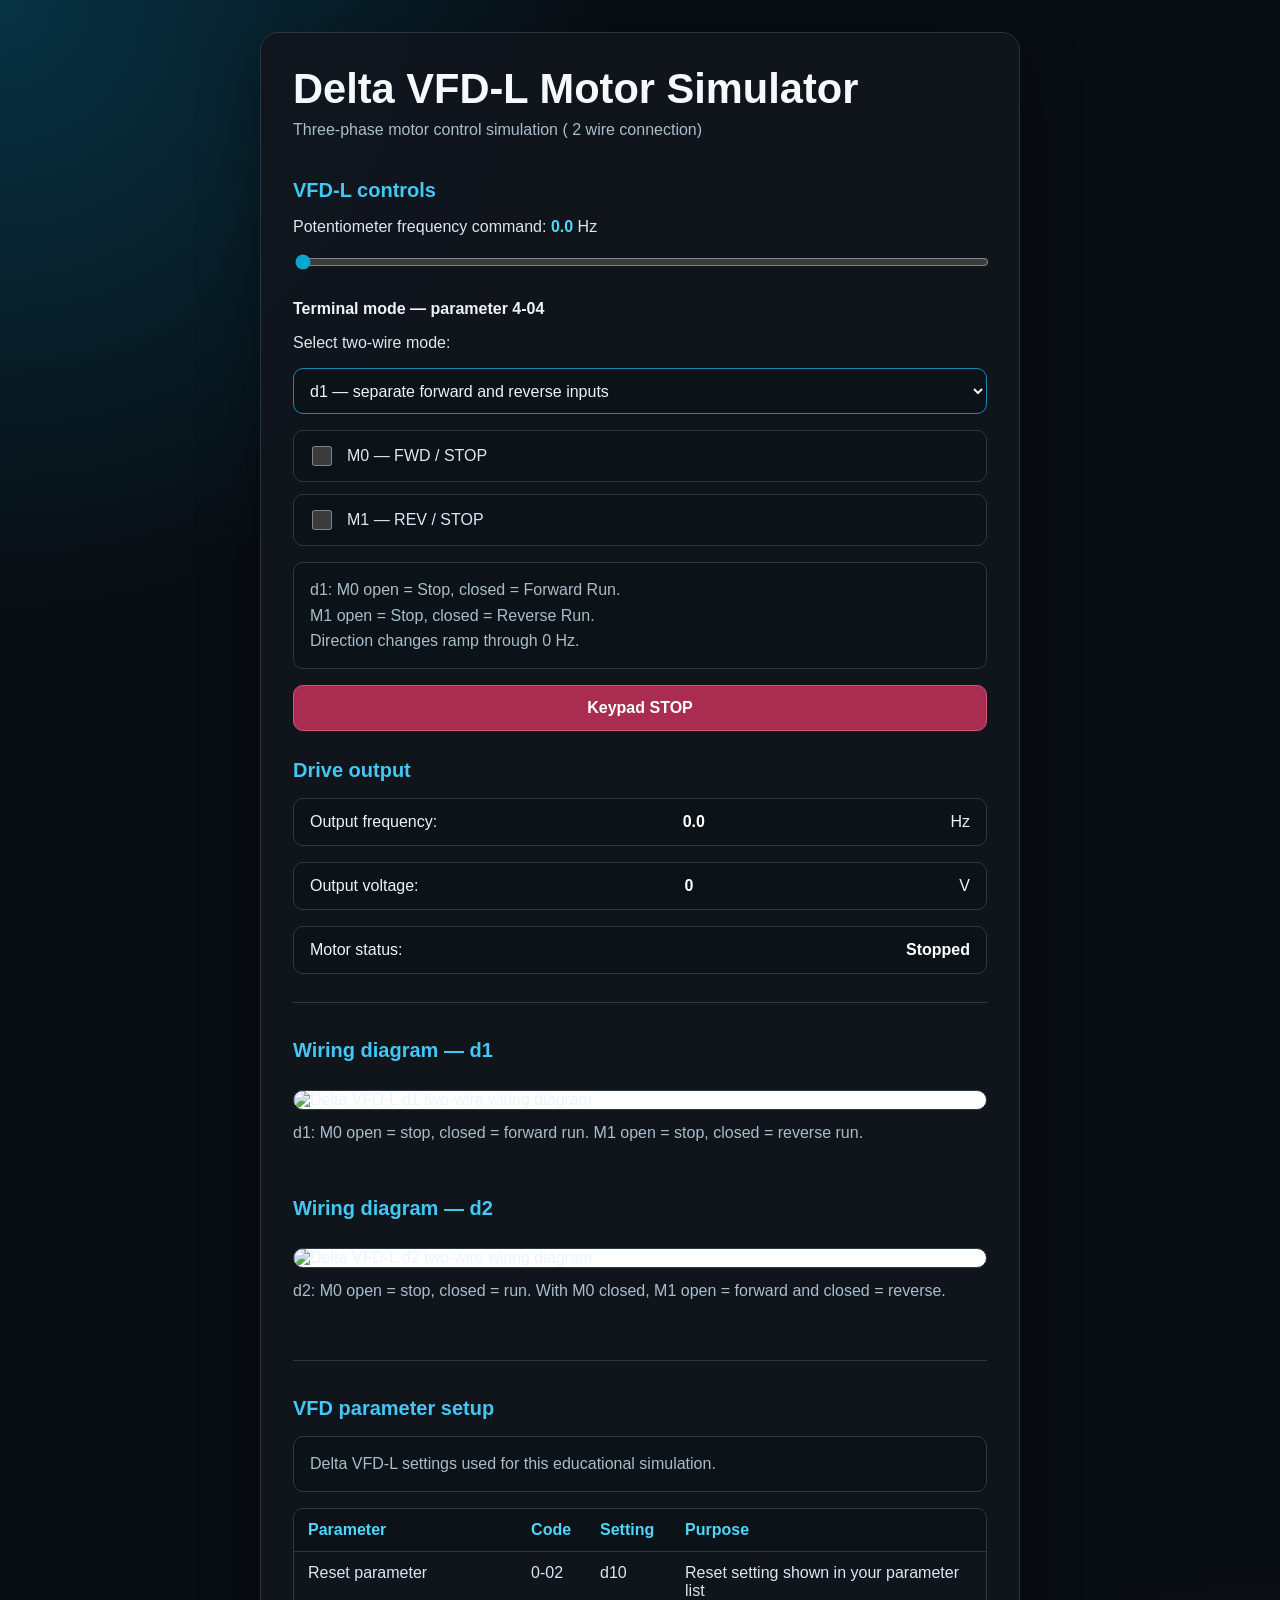
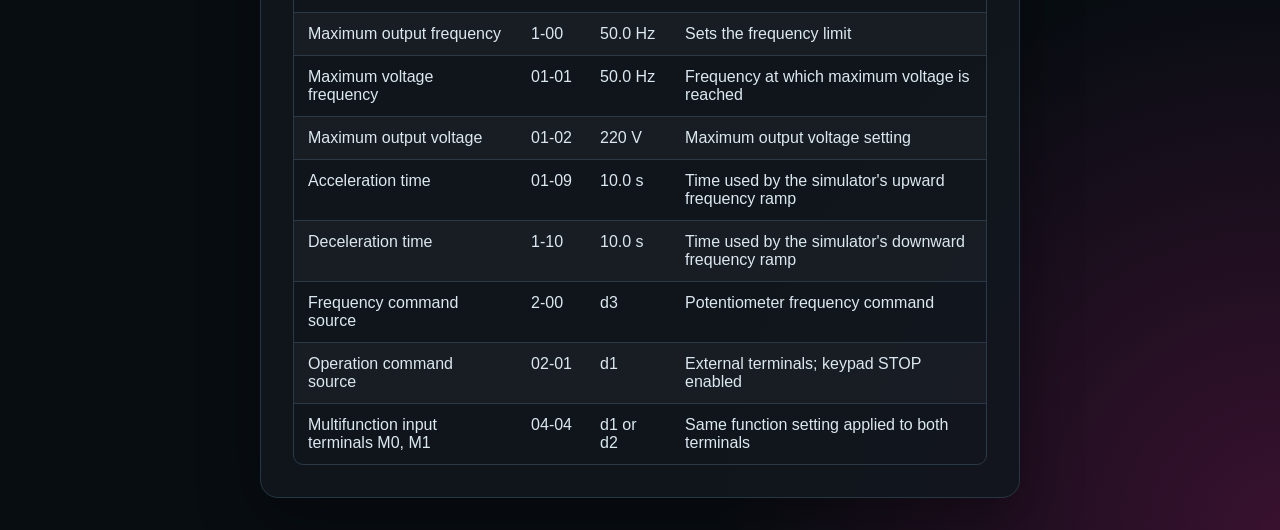
==== commit 556a5c63: "Add files via upload" ====
--- a/index.html
+++ b/index.html
@@ -1,118 +1,152 @@
-<!DOCTYPE html>
+<!doctype html>
 <html lang="en">
 <head>
-  <meta charset="UTF-8">
-  <meta name="viewport" content="width=device-width, initial-scale=1.0">
-  <title>Shahriyar Hassan | Portfolio</title>
+  <meta charset="utf-8">
+  <meta name="viewport" content="width=device-width, initial-scale=1">
+  <title>Delta VFD-L Motor Simulator</title>
   <link rel="stylesheet" href="style.css">
-  <link rel="icon" href="favicon.svg?v=2" type="image/svg+xml">
-<script async src="https://www.googletagmanager.com/gtag/js?id=G-FCDYNV5BZT"></script>
-<script>
-  window.dataLayer = window.dataLayer || [];
-  function gtag(){dataLayer.push(arguments);}
-  gtag('js', new Date());
-
-  gtag('config', 'G-FCDYNV5BZT');
-</script>
 </head>
 <body>
-  <header>
-    <nav>
-      <a href="#home">Home</a>
-      <a href="#about">About</a>
-      <a href="#skills">Skills</a>
-      <a href="project.html">Projects</a>
-      <a href="#contact">Contact</a>
-    </nav>
-  </header>
+  <main>
+    <h1>Delta VFD-L Motor Simulator</h1>
+    <p>Three-phase motor control simulation ( 2 wire connection)</p>
 
-  <main>
-   <section id="home">
-  <div class="hero-layout">
-    <div>
-      <p>Hello, I'm</p>
-      <h1>Shahriyar Hassan</h1>
-      <p>I’m a Diploma Engineer in Electrical Technology with an interest in circuit design, PLCs, and automation</p>
-      <a href="project.html">View my projects ↗</a>
-    </div>
+    <section aria-labelledby="controls-title">
+  <h2 id="controls-title">VFD-L controls</h2>
 
-    <img class="profile-photo"
-         src="Images/profile.jpg"
-         alt="Photo of Shahriyar Hassan">
+  <label for="frequency">
+    Potentiometer frequency command:
+    <output id="frequency-value" for="frequency">0.0</output> Hz
+  </label>
+  <input id="frequency" type="range" min="0" max="50" step="0.1" value="0">
+
+  <h3>Terminal mode — parameter 4-04</h3>
+
+<label for="terminal-mode">Select two-wire mode:</label>
+<select id="terminal-mode">
+  <option value="d1">d1 — separate forward and reverse inputs</option>
+  <option value="d2">d2 — run/stop and direction inputs</option>
+</select>
+
+<div class="terminal-controls" id="terminal-controls">
+  <!-- JavaScript updates these labels for d1 or d2 -->
+</div>
+
+<p id="terminal-explanation" aria-live="polite"></p>
+
+<button id="keypad-stop" type="button">Keypad STOP</button>
+
+  
+  <h2>Drive output</h2>
+  <p>Output frequency: <output id="output-frequency">0.0</output> Hz</p>
+  <p>Output voltage: <output id="output-voltage">0</output> V</p>
+  <p>Motor status: <output id="motor-status">Stopped</output></p>
+</section>
+
+<section class="wiring-section" aria-labelledby="wiring-title">
+  <h2 id="wiring-title">Wiring diagram — d1</h2>
+  <figure>
+    <img
+      src="images/vfd-d1.png"
+      alt="Delta VFD-L d1 two-wire wiring diagram"
+    >
+    <figcaption>
+      d1: M0 open = stop, closed = forward run.
+      M1 open = stop, closed = reverse run.
+    </figcaption>
+  </figure>
+
+  <h2>Wiring diagram — d2</h2>
+  <figure>
+    <img
+      src="images/vfd-d2.png"
+      alt="Delta VFD-L d2 two-wire wiring diagram"
+    >
+    <figcaption>
+      d2: M0 open = stop, closed = run.
+      With M0 closed, M1 open = forward and closed = reverse.
+    </figcaption>
+  </figure>
+</section>
+
+<section class="parameter-section" aria-labelledby="parameters-title">
+  <h2 id="parameters-title">VFD parameter setup</h2>
+  <p class="parameter-intro">
+    Delta VFD-L settings used for this educational simulation.
+  </p>
+
+  <div class="table-wrap">
+    <table>
+      <thead>
+        <tr>
+          <th scope="col">Parameter</th>
+          <th scope="col">Code</th>
+          <th scope="col">Setting</th>
+          <th scope="col">Purpose</th>
+        </tr>
+      </thead>
+      <tbody>
+        <tr>
+          <td>Reset parameter</td>
+          <td>0-02</td>
+          <td>d10</td>
+          <td>Reset setting shown in your parameter list</td>
+        </tr>
+        <tr>
+          <td>Maximum output frequency</td>
+          <td>1-00</td>
+          <td>50.0 Hz</td>
+          <td>Sets the frequency limit</td>
+        </tr>
+        <tr>
+          <td>Maximum voltage frequency</td>
+          <td>01-01</td>
+          <td>50.0 Hz</td>
+          <td>Frequency at which maximum voltage is reached</td>
+        </tr>
+        <tr>
+          <td>Maximum output voltage</td>
+          <td>01-02</td>
+          <td>220 V</td>
+          <td>Maximum output voltage setting</td>
+        </tr>
+        <tr>
+          <td>Acceleration time</td>
+          <td>01-09</td>
+          <td>10.0 s</td>
+          <td>Time used by the simulator's upward frequency ramp</td>
+        </tr>
+        <tr>
+          <td>Deceleration time</td>
+          <td>1-10</td>
+          <td>10.0 s</td>
+          <td>Time used by the simulator's downward frequency ramp</td>
+        </tr>
+        <tr>
+          <td>Frequency command source</td>
+          <td>2-00</td>
+          <td>d3</td>
+          <td>Potentiometer frequency command</td>
+        </tr>
+        <tr>
+          <td>Operation command source</td>
+          <td>02-01</td>
+          <td>d1</td>
+          <td>External terminals; keypad STOP enabled</td>
+        </tr>
+        <tr>
+          <td>Multifunction input terminals M0, M1</td>
+          <td>04-04</td>
+          <td>d1 or d2</td>
+          <td>Same function setting applied to both terminals</td>
+        </tr>
+      </tbody>
+    </table>
   </div>
 </section>
 
-    <section id="about">
-      <h2>About me</h2>
-      <p>I have completed my Diploma in Electrical Technology from Jashore Govt. Polytechnic Institute. I’m interested in electrical systems, automation, and PLC technology. I enjoy learning through practical projects and sharing what I build here.</p>
-    </section>
 
-    <section id="skills">
-  <h2>Skills</h2>
-
-  <div class="skills-grid">
-    <div class="skill-group">
-      <h3>PLC and automation</h3>
-      <ul class="skill-tags">
-        <li></li>
-        <li></li>
-        <li></li>
-        <li>Ladder diagrams</li>
-        <li>Star-delta starter control</li>
-      </ul>
-    </div>
-
-    <div class="skill-group">
-      <h3>Software tools</h3>
-      <ul class="skill-tags">
-        <li>Automation Studio</li>
-        <li></li>
-      </ul>
-    </div>
-
-    <div class="skill-group">
-      <h3>Electrical knowledge</h3>
-      <ul class="skill-tags">
-        <li>Circuit design</li>
-        <li>Relay control</li>
-        <li>Transformer analysis</li>
-      </ul>
-    </div>
-  </div>
-</section>
-
-     
-
-    <section id="contact">
-      <h2>Contact</h2>
-      <p>Contact me:</p>
-
-
-<div class="email-contact">
-  <span class="email-symbol" aria-hidden="true">✉</span>
-  <a class="email-address" href="https://mail.google.com/mail/?view=cm&fs=1&to=shahriyarhassan2006%40gmail.com" target="_blank" rel="noopener">
-    shahriyarhassan2006@gmail.com
-  </a>
-</div>
-
-<div class="social-links">
-  <a class="social-icon facebook"
-     href="https://www.facebook.com/shahriyarofficial7"
-     target="_blank" rel="noopener"
-     aria-label="Facebook" title="Facebook">f</a>
-
-  <a class="social-icon linkedin"
-     href="https://www.linkedin.com/in/shahriyar-hassan-32b515369"
-     target="_blank" rel="noopener"
-     aria-label="LinkedIn" title="LinkedIn">in</a>
-    
-</div>
-  </section>
   </main>
-
-  <footer>
-    <p>© <span id="year">2026</span> Shahriyar Hassan</p>
-  </footer>
 
   <script src="script.js"></script>
 </body>
--- a/style.css
+++ b/style.css
@@ -1,622 +1,261 @@
 :root {
   color-scheme: dark;
-
-  --bg: #0a0a0a;
-  --bg-glow-1: #06303f;
-  --bg-glow-2: #3a0b24;
-  --grid: rgb(0 123 167 / 9%);
-  --surface: rgb(20 20 23 / 82%);
-  --surface-solid: #131316;
-  --surface-2: #1b1b20;
-  --text: #f3f3f5;
-  --muted: #a6a6b0;
-  --line: #2a2a31;
-  --accent: #007ba7;
-  --accent-hover: #ff2d95;
-  --on-accent: #ffffff;
-  --on-accent-hover: #0a0a0a;
-  --link: #3db4e0;
-  --link-hover: #ff2d95;
-  --rail: #ff2d95;
-  --focus: #ff2d95;
-  --shadow: 0 8px 24px rgb(0 0 0 / 55%);
-  --shadow-hover: 0 12px 30px rgb(0 0 0 / 70%);
-  --photo-glow: 0 0 28px rgb(255 45 149 / 40%);
-  --header-bg: rgb(10 10 10 / 88%);
-
-  --radius: 10px;
-  --radius-sm: 8px;
-  --font: system-ui, -apple-system, "Segoe UI", Roboto, "Helvetica Neue", Arial, sans-serif;
-}
-
-:root[data-theme="light"] {
-  color-scheme: light;
-
-  --bg: #f5f6f8;
-  --bg-glow-1: #d8eef6;
-  --bg-glow-2: #ffe0ef;
-  --grid: rgb(0 123 167 / 8%);
-  --surface: #ffffff;
-  --surface-solid: #ffffff;
-  --surface-2: #edf1f4;
-  --text: #0a0a0a;
-  --muted: #474750;
-  --line: #0a0a0a;
-  --accent: #007ba7;
-  --accent-hover: #ff2d95;
-  --on-accent: #ffffff;
-  --on-accent-hover: #0a0a0a;
-  --link: #007ba7;
-  --link-hover: #c80f70;
-  --rail: #ff2d95;
-  --focus: #ff2d95;
-  --shadow: 4px 4px 0 #0a0a0a;
-  --shadow-hover: 5px 8px 0 #0a0a0a;
-  --photo-glow: 4px 4px 0 #0a0a0a;
-  --header-bg: rgb(245 246 248 / 92%);
-}
-
-/* ---------- 2. Base ---------- */
+  font-family: Arial, sans-serif;
+  background: #080d12;
+  color: #edf4f8;
+}
 
 * {
   box-sizing: border-box;
 }
 
-html {
-  scroll-behavior: smooth;
-  scroll-padding-top: 5rem;
-}
-
 body {
   margin: 0;
-  font-family: var(--font);
-  line-height: 1.65;
-  color: var(--text);
+  min-height: 100vh;
+  padding: 32px 16px;
   background:
-    linear-gradient(var(--grid) 1px, transparent 1px) 0 0 / 32px 32px,
-    linear-gradient(90deg, var(--grid) 1px, transparent 1px) 0 0 / 32px 32px,
-    radial-gradient(circle at 8% 8%, var(--bg-glow-1) 0, transparent 38%),
-    radial-gradient(circle at 92% 12%, var(--bg-glow-2) 0, transparent 32%),
-    var(--bg);
-  background-attachment: fixed;
-}
-
-h1,
+    radial-gradient(circle at top left, #073344 0, transparent 38rem),
+    radial-gradient(circle at bottom right, #38112f 0, transparent 35rem),
+    #080d12;
+}
+
+main {
+  width: min(760px, 100%);
+  margin: 0 auto;
+  padding: 32px;
+  border: 1px solid #263643;
+  border-radius: 18px;
+  background: rgb(17 22 29 / 94%);
+  box-shadow: 0 20px 60px rgb(0 0 0 / 35%);
+}
+
+h1 {
+  margin: 0 0 8px;
+  color: #f5f9fc;
+  font-size: clamp(1.8rem, 5vw, 2.6rem);
+}
+
+main > p {
+  margin: 0 0 28px;
+  color: #a9bdca;
+}
+
+section {
+  display: grid;
+  gap: 16px;
+}
+
 h2,
 h3 {
-  margin: 0 0 0.6rem;
-  line-height: 1.2;
-  letter-spacing: -0.01em;
-  color: var(--text);
+  margin: 12px 0 0;
 }
 
 h2 {
-  font-size: 1.6rem;
+  color: #42c8f5;
+  font-size: 1.25rem;
 }
 
 h3 {
-  font-size: 1.15rem;
-}
-
-p {
-  margin: 0 0 1rem;
-}
-
-a {
-  color: var(--link);
-}
-
-a:hover {
-  color: var(--link-hover);
-}
-
-a:focus-visible,
-button:focus-visible {
-  outline: 3px solid var(--focus);
-  outline-offset: 3px;
-}
-
-main {
-  max-width: 900px;
-  margin: 0 auto;
-  padding: 2rem;
-}
-
-/* ---------- 3. Header and navigation ---------- */
-
-header {
-  position: sticky;
-  top: 0;
-  z-index: 10;
-  padding: 0.9rem 8%;
-  background: var(--header-bg);
-  border-bottom: 1px solid var(--line);
-  backdrop-filter: blur(12px);
-  -webkit-backdrop-filter: blur(12px);
-}
-
-nav {
-  display: flex;
-  justify-content: flex-end;
-  gap: 0.6rem;
-}
-
-nav a {
-  padding: 0.5rem 0.95rem;
-  border: 1px solid var(--line);
-  border-radius: 999px;
-  background: var(--surface-2);
-  color: var(--text);
-  font-weight: 600;
-  text-decoration: none;
-  transition: transform 0.2s ease, border-color 0.2s ease, color 0.2s ease;
-}
-
-nav a:hover {
-  transform: translateY(-2px);
-  border-color: var(--link);
-  color: var(--link);
-}
-
-/* ---------- 4. Sections and cards ---------- */
-
-section {
-  margin: 1rem 0;
-  padding: 2rem;
-  background: var(--surface);
-  border: 1px solid var(--line);
-  border-radius: var(--radius);
-  box-shadow: var(--shadow);
-  backdrop-filter: blur(12px);
-  -webkit-backdrop-filter: blur(12px);
-}
-
-/* Tab panels sit inside the page, so they get no card of their own */
-.category-panel {
-  padding: 0;
-  background: none;
-  border: none;
-  box-shadow: none;
-  backdrop-filter: none;
-  -webkit-backdrop-filter: none;
-}
-
-.category-panel[hidden] {
-  display: none;
-}
-
-/* Project and video cards: the left edge is a "rail", like a ladder diagram */
-article {
-  margin: 1rem 0;
-  padding: 1.1rem 1.4rem;
-  background: var(--surface-solid);
-  border: 1px solid var(--line);
-  border-left: 4px solid var(--rail);
-  border-radius: var(--radius-sm);
-  box-shadow: var(--shadow);
-  transition: transform 0.2s ease, box-shadow 0.2s ease;
-}
-
-@media (hover: hover) {
-  article:hover {
-    transform: translateY(-4px);
-    box-shadow: var(--shadow-hover);
-  }
-}
-
-article p {
-  color: var(--muted);
-}
-
-article a {
-  display: inline-block;
-  padding: 0.45rem 0.95rem;
-  border-radius: 8px;
-  background: var(--accent);
-  color: var(--on-accent);
-  font-weight: 600;
-  text-decoration: none;
-  transition: background 0.2s ease;
-}
-
-article a:hover {
-  background: var(--accent-hover);
-  color: var(--on-accent-hover);
-}
-
-/* ---------- 5. Hero ---------- */
-
-.hero-layout {
-  display: grid;
-  grid-template-columns: minmax(0, 1fr) 220px;
-  align-items: center;
-  gap: 3rem;
-  animation: hero-in 0.7s ease-out both;
-}
-
-.hero-layout > div {
-  min-width: 0;
-}
-
-.hero-layout p:first-child {
-  margin-bottom: 0.2rem;
-  color: var(--muted);
-}
-
-#home h1 {
-  font-size: clamp(2.2rem, 6vw, 3.4rem);
-  line-height: 1.1;
-  letter-spacing: -0.02em;
-}
-
-.hero-layout a {
-  display: inline-block;
-  padding: 0.7rem 1.2rem;
-  border-radius: 10px;
-  background: var(--accent);
-  color: var(--on-accent);
-  font-weight: 600;
-  text-decoration: none;
-  transition: transform 0.2s ease, background 0.2s ease;
-}
-
-.hero-layout a:hover {
-  transform: translateY(-2px);
-  background: var(--accent-hover);
-  color: var(--on-accent-hover);
-}
-
-.profile-photo {
-  width: 220px;
-  height: 220px;
-  object-fit: cover;
-  border: 3px solid var(--rail);
-  border-radius: 50%;
-  box-shadow: var(--photo-glow);
-}
-
-@keyframes hero-in {
-  from {
-    opacity: 0;
-    transform: translateY(14px);
-  }
-  to {
-    opacity: 1;
-    transform: translateY(0);
-  }
-}
-
-/* ---------- 6. Contact ---------- */
-
-.email-contact {
-  display: inline-flex;
-  max-width: 100%;
-  align-items: center;
-  gap: 0.7rem;
-  margin: 0.25rem 0 1.25rem;
-  padding: 0.55rem 0.9rem 0.55rem 0.6rem;
-  background: var(--surface-2);
-  border: 1px solid var(--line);
-  border-radius: var(--radius-sm);
-}
-
-.email-symbol {
-  display: grid;
-  flex: 0 0 40px;
-  width: 40px;
-  height: 40px;
-  place-items: center;
-  border-radius: 50%;
-  background: var(--accent);
-  color: var(--on-accent);
-}
-
-.email-address {
-  min-width: 0;
-  font-weight: 600;
-  text-decoration: none;
-  overflow-wrap: anywhere;
-}
-
-.email-address:hover {
-  text-decoration: underline;
-}
-
-.social-links {
-  display: flex;
-  gap: 0.9rem;
-}
-
-.social-icon {
-  display: inline-flex;
-  width: 44px;
-  height: 44px;
-  align-items: center;
-  justify-content: center;
-  border-radius: 50%;
-  background: var(--accent);
-  color: var(--on-accent);
-  font-size: 1.2rem;
-  font-weight: 700;
-  text-decoration: none;
-  transition: transform 0.2s ease, background 0.2s ease;
-}
-
-.social-icon:hover {
-  transform: translateY(-3px);
-  background: var(--accent-hover);
-  color: var(--on-accent-hover);
-}
-
-/* ---------- 7. Projects page tabs ---------- */
-
-.category-tabs {
-  display: flex;
-  justify-content: center;
-  gap: 0.9rem;
-  margin: 1.5rem 0;
-}
-
-.category-tab {
-  padding: 0.7rem 1.5rem;
-  border: 1px solid var(--line);
-  border-radius: 999px;
-  background: var(--surface-solid);
-  color: var(--text);
+  font-size: 1rem;
+}
+
+label {
+  color: #dbe8ef;
+}
+
+input[type="range"] {
+  width: 100%;
+  accent-color: #08a5d1;
+  cursor: pointer;
+}
+
+button {
+  min-height: 46px;
+  padding: 10px 18px;
+  border: 1px solid #168bb0;
+  border-radius: 10px;
+  background: #087ea3;
+  color: white;
   font: inherit;
   font-weight: 700;
   cursor: pointer;
-  transition: transform 0.2s ease, background 0.2s ease, color 0.2s ease,
-              border-color 0.2s ease;
-}
-
-.category-tab:hover {
-  transform: translateY(-3px);
-  border-color: var(--link);
-  color: var(--link);
-}
-
-.category-tab.active {
-  border-color: var(--accent);
-  background: var(--accent);
-  color: var(--on-accent);
-}
-
-.tabs-ready .category-panel:not([hidden]) {
-  animation: panel-in 0.2s ease;
-}
-
-@keyframes panel-in {
-  from {
-    opacity: 0.4;
-    transform: translateY(10px);
+}
+
+button:hover {
+  background: #0997bf;
+}
+
+button:focus-visible,
+input:focus-visible {
+  outline: 3px solid #ffd166;
+  outline-offset: 3px;
+}
+
+#keypad-stop {
+  border-color: #d65478;
+  background: #a92d50;
+}
+
+#keypad-stop:hover {
+  background: #c23a60;
+}
+
+output {
+  color: #fff;
+  font-variant-numeric: tabular-nums;
+  font-weight: 700;
+}
+
+#frequency-value {
+  color: #51d5ff;
+}
+
+section > p {
+  display: flex;
+  justify-content: space-between;
+  gap: 16px;
+  margin: 0;
+  padding: 14px 16px;
+  border: 1px solid #293945;
+  border-radius: 10px;
+  background: #0b1218;
+}
+
+@media (max-width: 520px) {
+  body {
+    padding: 16px 12px;
   }
-  to {
-    opacity: 1;
-    transform: translateY(0);
+
+  main {
+    padding: 22px 18px;
   }
 }
 
-/* ---------- 8. Photo gallery (for the Photos tab) ---------- */
-
-.photo-grid {
+.parameter-section {
+  margin-top: 32px;
+  padding-top: 24px;
+  border-top: 1px solid #293945;
+}
+
+.parameter-intro {
+  margin: 0;
+  color: #a9bdca;
+  line-height: 1.6;
+}
+
+.table-wrap {
+  overflow-x: auto;
+  border: 1px solid #293945;
+  border-radius: 10px;
+}
+
+table {
+  width: 100%;
+  min-width: 620px;
+  border-collapse: collapse;
+  text-align: left;
+}
+
+th,
+td {
+  padding: 12px 14px;
+  border-bottom: 1px solid #293945;
+  vertical-align: top;
+}
+
+th {
+  background: #0b1218;
+  color: #51d5ff;
+}
+
+td {
+  color: #dbe8ef;
+}
+
+tbody tr:last-child td {
+  border-bottom: 0;
+}
+
+tbody tr:nth-child(even) {
+  background: rgb(255 255 255 / 3%);
+}
+
+#terminal-mode {
+  width: 100%;
+  min-height: 46px;
+  padding: 10px 12px;
+  border: 1px solid #168bb0;
+  border-radius: 10px;
+  background: #0b1218;
+  color: #edf4f8;
+  font: inherit;
+}
+
+.terminal-controls {
   display: grid;
-  grid-template-columns: repeat(auto-fill, minmax(220px, 1fr));
-  gap: 1rem;
-}
-
-.photo-grid figure {
-  margin: 0;
-}
-
-.photo-grid img {
+  gap: 12px;
+}
+
+.terminal-switch {
+  display: flex;
+  align-items: center;
+  gap: 12px;
+  min-height: 52px;
+  padding: 12px 14px;
+  border: 1px solid #293945;
+  border-radius: 10px;
+  background: #0b1218;
+  cursor: pointer;
+}
+
+.terminal-switch input {
+  width: 20px;
+  height: 20px;
+  accent-color: #08a5d1;
+}
+
+#terminal-explanation {
+  margin: 0;
+  color: #a9bdca;
+  line-height: 1.6;
+}
+
+.wiring-section {
+  margin-top: 28px;
+  padding-top: 24px;
+  border-top: 1px solid #293945;
+}
+
+.wiring-section figure {
+  margin: 0;
+}
+
+.wiring-section {
+  margin-top: 28px;
+  padding-top: 24px;
+  border-top: 1px solid #293945;
+}
+
+.wiring-section figure {
+  margin: 12px 0 24px;
+}
+
+.wiring-section img {
   display: block;
   width: 100%;
-  aspect-ratio: 4 / 3;
-  object-fit: cover;
-  border: 1px solid var(--line);
-  border-radius: var(--radius-sm);
-}
-
-.photo-grid figcaption {
-  margin-top: 0.4rem;
-  font-size: 0.9rem;
-  color: var(--muted);
-}
-
-/* ---------- 9. Footer ---------- */
-
-footer {
-  padding: 1.5rem 1rem 2rem;
-  color: var(--muted);
-  text-align: center;
-}
-
-footer p {
-  margin: 0;
-}
-
-/* ---------- 10. Small screens ---------- */
-
-@media (max-width: 600px) {
-  header {
-    padding: 0.7rem 1rem;
-  }
-
-  nav {
-    justify-content: center;
-    flex-wrap: wrap;
-    gap: 0.5rem;
-  }
-
-  nav a {
-    padding: 0.4rem 0.7rem;
-    font-size: 0.9rem;
-  }
-
-  main {
-    padding: 1rem;
-  }
-
-  section {
-    padding: 1.25rem;
-  }
-
-  .hero-layout {
-    grid-template-columns: 1fr;
-    gap: 1.25rem;
-  }
-
-  .profile-photo {
-    order: -1;
-    width: 130px;
-    height: 130px;
-  }
-
-  .category-tabs {
-    gap: 0.5rem;
-  }
-
-  .category-tab {
-    padding: 0.6rem 1rem;
-  }
-}
-
-/* ---------- 11. Reduced motion ---------- */
-
-@media (prefers-reduced-motion: reduce) {
-  html {
-    scroll-behavior: auto;
-  }
-
-  *,
-  *::before,
-  *::after {
-    animation-duration: 0.01ms !important;
-    transition-duration: 0.01ms !important;
-  }
-}
-
-/* ---------- Page load animation ---------- */
-
-@keyframes rise {
-  from {
-    opacity: 0;
-    transform: translateY(20px);
-  }
-  to {
-    opacity: 1;
-    transform: translateY(0);
-  }
-}
-
-@keyframes drop {
-  from {
-    opacity: 0;
-    transform: translateY(-100%);
-  }
-  to {
-    opacity: 1;
-    transform: translateY(0);
-  }
-}
-
-@keyframes ring-glow {
-  from {
-    box-shadow: 0 0 0 rgb(255 45 149 / 0%);
-  }
-  to {
-    box-shadow: var(--photo-glow);
-  }
-}
-
-/* Header slides down first */
-header {
-  animation: drop 0.5s ease-out backwards;
-}
-
-/* Home page: the hero already fades in, then About and Contact follow */
-#about {
-  animation: rise 0.6s ease-out 0.2s backwards;
-}
-
-#contact {
-  animation: rise 0.6s ease-out 0.35s backwards;
-}
-
-/* Your photo ring lights up in neon rose */
-.profile-photo {
-  animation: ring-glow 1.2s ease-out 0.4s backwards;
-}
-
-/* Projects page: the tab buttons rise in */
-.category-tabs {
-  animation: rise 0.5s ease-out 0.1s backwards;
-}
-
-article ul {
-  margin: 0 0 1rem;
-  padding-left: 1.25rem;
-  color: var(--muted);
-}
-
-article li {
-  margin-bottom: 0.3rem;
-}
-
-article li::marker {
-  color: var(--rail);
-}
-
-.card-label {
-  margin: 0 0 0.9rem;
-  font-size: 0.85rem;
-  font-weight: 600;
-  letter-spacing: 0.04em;
-  text-transform: uppercase;
-  color: var(--link);
-}
-
-.skills-grid {
-  display: grid;
-  grid-template-columns: repeat(auto-fit, minmax(220px, 1fr));
-  gap: 1rem;
-}
-
-.skill-group {
-  padding: 1rem 1.2rem;
-  background: var(--surface-2);
-  border: 1px solid var(--line);
-  border-left: 4px solid var(--rail);
-  border-radius: var(--radius-sm);
-}
-
-.skill-group h3 {
-  margin-bottom: 0.7rem;
-}
-
-.skill-tags {
-  display: flex;
-  flex-wrap: wrap;
-  gap: 0.5rem;
-  margin: 0;
-  padding: 0;
-  list-style: none;
-}
-
-.skill-tags li {
-  padding: 0.25rem 0.75rem;
-  border: 1px solid var(--line);
-  border-radius: 999px;
-  background: var(--surface-solid);
-  font-size: 0.9rem;
-}
-
-article img {
-  display: block;
-  max-width: 100%;
   height: auto;
-  margin: 0.5rem 0 1rem;
-  border: 1px solid var(--line);
-  border-radius: var(--radius-sm);
-}+  border: 1px solid #293945;
+  border-radius: 10px;
+  background: white;
+}
+
+.wiring-section figcaption {
+  margin-top: 10px;
+  color: #a9bdca;
+  line-height: 1.6;
+}
+
+.parameter-section td:nth-child(2) {
+  white-space: nowrap;
+}
+
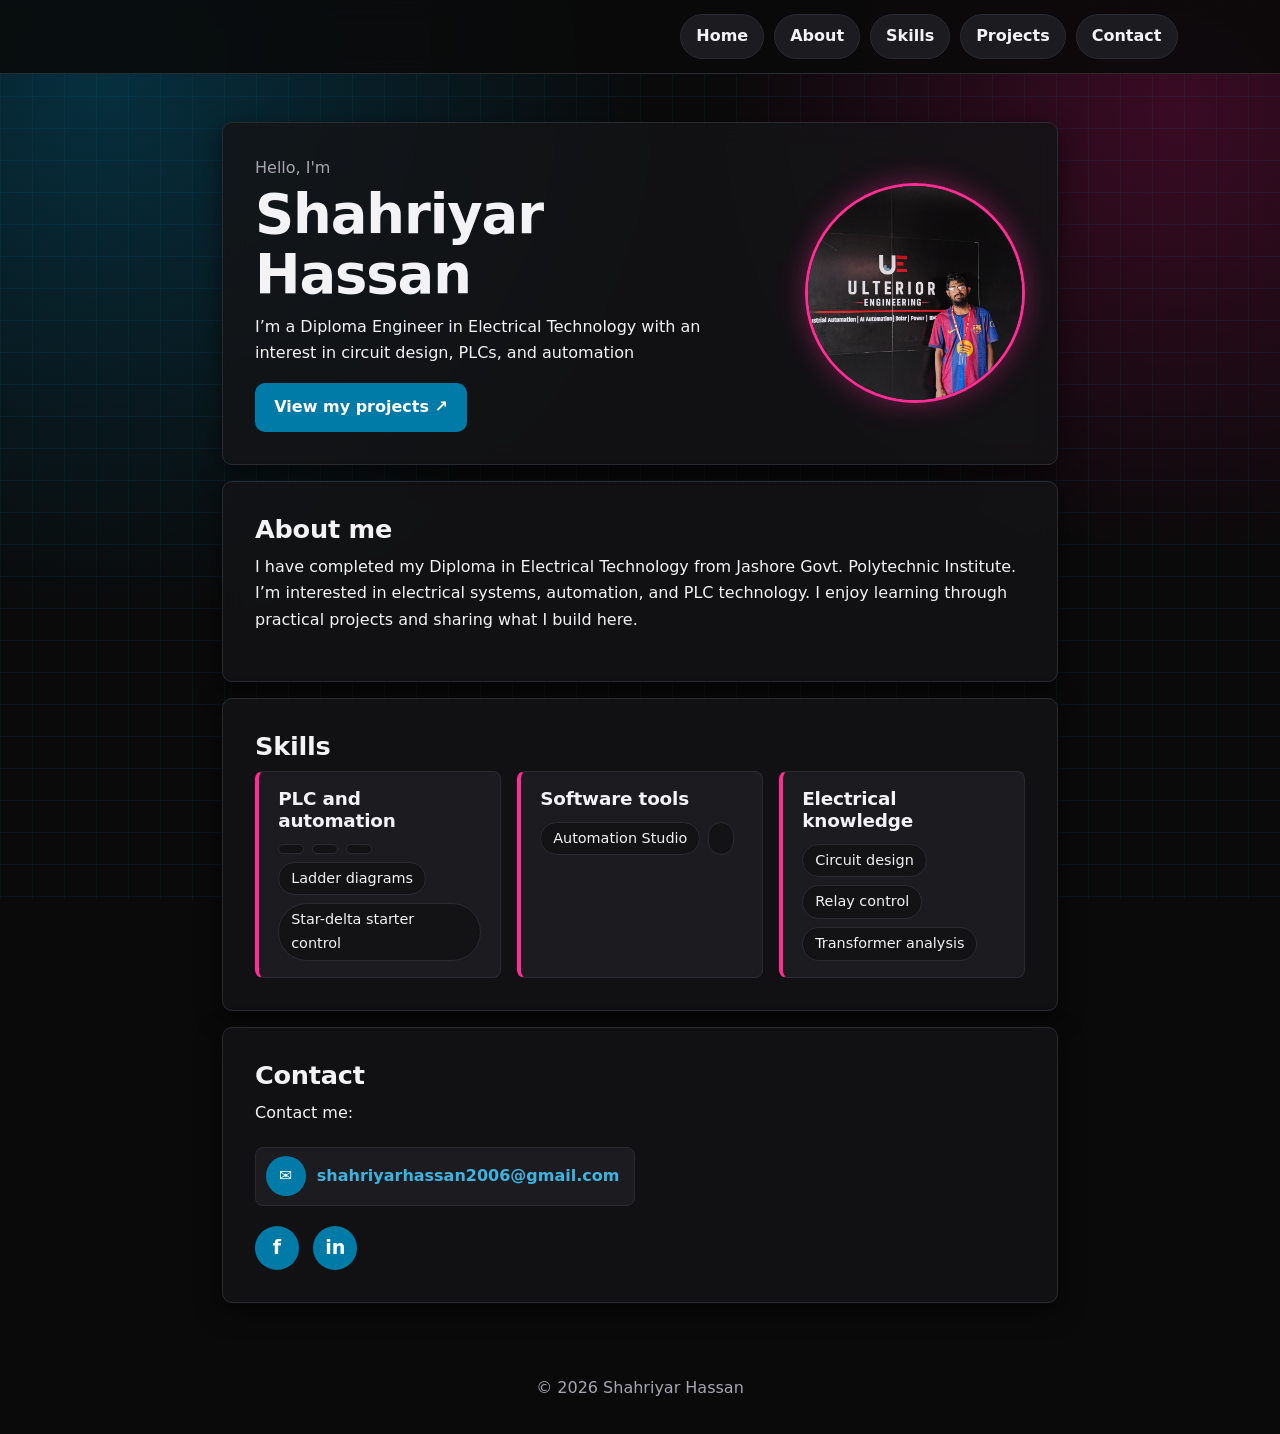
==== commit beee2503: "Add files via upload" ====
--- a/index.html
+++ b/index.html
@@ -1,152 +1,118 @@
-<!doctype html>
+<!DOCTYPE html>
 <html lang="en">
 <head>
-  <meta charset="utf-8">
-  <meta name="viewport" content="width=device-width, initial-scale=1">
-  <title>Delta VFD-L Motor Simulator</title>
+  <meta charset="UTF-8">
+  <meta name="viewport" content="width=device-width, initial-scale=1.0">
+  <title>Shahriyar Hassan | Portfolio</title>
   <link rel="stylesheet" href="style.css">
+  <link rel="icon" href="favicon.svg?v=2" type="image/svg+xml">
+<script async src="https://www.googletagmanager.com/gtag/js?id=G-FCDYNV5BZT"></script>
+<script>
+  window.dataLayer = window.dataLayer || [];
+  function gtag(){dataLayer.push(arguments);}
+  gtag('js', new Date());
+
+  gtag('config', 'G-FCDYNV5BZT');
+</script>
 </head>
 <body>
+  <header>
+    <nav>
+      <a href="#home">Home</a>
+      <a href="#about">About</a>
+      <a href="#skills">Skills</a>
+      <a href="project.html">Projects</a>
+      <a href="#contact">Contact</a>
+    </nav>
+  </header>
+
   <main>
-    <h1>Delta VFD-L Motor Simulator</h1>
-    <p>Three-phase motor control simulation ( 2 wire connection)</p>
+   <section id="home">
+  <div class="hero-layout">
+    <div>
+      <p>Hello, I'm</p>
+      <h1>Shahriyar Hassan</h1>
+      <p>I’m a Diploma Engineer in Electrical Technology with an interest in circuit design, PLCs, and automation</p>
+      <a href="project.html">View my projects ↗</a>
+    </div>
 
-    <section aria-labelledby="controls-title">
-  <h2 id="controls-title">VFD-L controls</h2>
-
-  <label for="frequency">
-    Potentiometer frequency command:
-    <output id="frequency-value" for="frequency">0.0</output> Hz
-  </label>
-  <input id="frequency" type="range" min="0" max="50" step="0.1" value="0">
-
-  <h3>Terminal mode — parameter 4-04</h3>
-
-<label for="terminal-mode">Select two-wire mode:</label>
-<select id="terminal-mode">
-  <option value="d1">d1 — separate forward and reverse inputs</option>
-  <option value="d2">d2 — run/stop and direction inputs</option>
-</select>
-
-<div class="terminal-controls" id="terminal-controls">
-  <!-- JavaScript updates these labels for d1 or d2 -->
-</div>
-
-<p id="terminal-explanation" aria-live="polite"></p>
-
-<button id="keypad-stop" type="button">Keypad STOP</button>
-
-  
-  <h2>Drive output</h2>
-  <p>Output frequency: <output id="output-frequency">0.0</output> Hz</p>
-  <p>Output voltage: <output id="output-voltage">0</output> V</p>
-  <p>Motor status: <output id="motor-status">Stopped</output></p>
-</section>
-
-<section class="wiring-section" aria-labelledby="wiring-title">
-  <h2 id="wiring-title">Wiring diagram — d1</h2>
-  <figure>
-    <img
-      src="images/vfd-d1.png"
-      alt="Delta VFD-L d1 two-wire wiring diagram"
-    >
-    <figcaption>
-      d1: M0 open = stop, closed = forward run.
-      M1 open = stop, closed = reverse run.
-    </figcaption>
-  </figure>
-
-  <h2>Wiring diagram — d2</h2>
-  <figure>
-    <img
-      src="images/vfd-d2.png"
-      alt="Delta VFD-L d2 two-wire wiring diagram"
-    >
-    <figcaption>
-      d2: M0 open = stop, closed = run.
-      With M0 closed, M1 open = forward and closed = reverse.
-    </figcaption>
-  </figure>
-</section>
-
-<section class="parameter-section" aria-labelledby="parameters-title">
-  <h2 id="parameters-title">VFD parameter setup</h2>
-  <p class="parameter-intro">
-    Delta VFD-L settings used for this educational simulation.
-  </p>
-
-  <div class="table-wrap">
-    <table>
-      <thead>
-        <tr>
-          <th scope="col">Parameter</th>
-          <th scope="col">Code</th>
-          <th scope="col">Setting</th>
-          <th scope="col">Purpose</th>
-        </tr>
-      </thead>
-      <tbody>
-        <tr>
-          <td>Reset parameter</td>
-          <td>0-02</td>
-          <td>d10</td>
-          <td>Reset setting shown in your parameter list</td>
-        </tr>
-        <tr>
-          <td>Maximum output frequency</td>
-          <td>1-00</td>
-          <td>50.0 Hz</td>
-          <td>Sets the frequency limit</td>
-        </tr>
-        <tr>
-          <td>Maximum voltage frequency</td>
-          <td>01-01</td>
-          <td>50.0 Hz</td>
-          <td>Frequency at which maximum voltage is reached</td>
-        </tr>
-        <tr>
-          <td>Maximum output voltage</td>
-          <td>01-02</td>
-          <td>220 V</td>
-          <td>Maximum output voltage setting</td>
-        </tr>
-        <tr>
-          <td>Acceleration time</td>
-          <td>01-09</td>
-          <td>10.0 s</td>
-          <td>Time used by the simulator's upward frequency ramp</td>
-        </tr>
-        <tr>
-          <td>Deceleration time</td>
-          <td>1-10</td>
-          <td>10.0 s</td>
-          <td>Time used by the simulator's downward frequency ramp</td>
-        </tr>
-        <tr>
-          <td>Frequency command source</td>
-          <td>2-00</td>
-          <td>d3</td>
-          <td>Potentiometer frequency command</td>
-        </tr>
-        <tr>
-          <td>Operation command source</td>
-          <td>02-01</td>
-          <td>d1</td>
-          <td>External terminals; keypad STOP enabled</td>
-        </tr>
-        <tr>
-          <td>Multifunction input terminals M0, M1</td>
-          <td>04-04</td>
-          <td>d1 or d2</td>
-          <td>Same function setting applied to both terminals</td>
-        </tr>
-      </tbody>
-    </table>
+    <img class="profile-photo"
+         src="Images/profile.jpg"
+         alt="Photo of Shahriyar Hassan">
   </div>
 </section>
 
+    <section id="about">
+      <h2>About me</h2>
+      <p>I have completed my Diploma in Electrical Technology from Jashore Govt. Polytechnic Institute. I’m interested in electrical systems, automation, and PLC technology. I enjoy learning through practical projects and sharing what I build here.</p>
+    </section>
 
+    <section id="skills">
+  <h2>Skills</h2>
+
+  <div class="skills-grid">
+    <div class="skill-group">
+      <h3>PLC and automation</h3>
+      <ul class="skill-tags">
+        <li></li>
+        <li></li>
+        <li></li>
+        <li>Ladder diagrams</li>
+        <li>Star-delta starter control</li>
+      </ul>
+    </div>
+
+    <div class="skill-group">
+      <h3>Software tools</h3>
+      <ul class="skill-tags">
+        <li>Automation Studio</li>
+        <li></li>
+      </ul>
+    </div>
+
+    <div class="skill-group">
+      <h3>Electrical knowledge</h3>
+      <ul class="skill-tags">
+        <li>Circuit design</li>
+        <li>Relay control</li>
+        <li>Transformer analysis</li>
+      </ul>
+    </div>
+  </div>
+</section>
+
+     
+
+    <section id="contact">
+      <h2>Contact</h2>
+      <p>Contact me:</p>
+
+
+<div class="email-contact">
+  <span class="email-symbol" aria-hidden="true">✉</span>
+  <a class="email-address" href="https://mail.google.com/mail/?view=cm&fs=1&to=shahriyarhassan2006%40gmail.com" target="_blank" rel="noopener">
+    shahriyarhassan2006@gmail.com
+  </a>
+</div>
+
+<div class="social-links">
+  <a class="social-icon facebook"
+     href="https://www.facebook.com/shahriyarofficial7"
+     target="_blank" rel="noopener"
+     aria-label="Facebook" title="Facebook">f</a>
+
+  <a class="social-icon linkedin"
+     href="https://www.linkedin.com/in/shahriyar-hassan-32b515369"
+     target="_blank" rel="noopener"
+     aria-label="LinkedIn" title="LinkedIn">in</a>
+    
+</div>
+  </section>
   </main>
+
+  <footer>
+    <p>© <span id="year">2026</span> Shahriyar Hassan</p>
+  </footer>
 
   <script src="script.js"></script>
 </body>
--- a/style.css
+++ b/style.css
@@ -1,261 +1,622 @@
 :root {
   color-scheme: dark;
-  font-family: Arial, sans-serif;
-  background: #080d12;
-  color: #edf4f8;
-}
+
+  --bg: #0a0a0a;
+  --bg-glow-1: #06303f;
+  --bg-glow-2: #3a0b24;
+  --grid: rgb(0 123 167 / 9%);
+  --surface: rgb(20 20 23 / 82%);
+  --surface-solid: #131316;
+  --surface-2: #1b1b20;
+  --text: #f3f3f5;
+  --muted: #a6a6b0;
+  --line: #2a2a31;
+  --accent: #007ba7;
+  --accent-hover: #ff2d95;
+  --on-accent: #ffffff;
+  --on-accent-hover: #0a0a0a;
+  --link: #3db4e0;
+  --link-hover: #ff2d95;
+  --rail: #ff2d95;
+  --focus: #ff2d95;
+  --shadow: 0 8px 24px rgb(0 0 0 / 55%);
+  --shadow-hover: 0 12px 30px rgb(0 0 0 / 70%);
+  --photo-glow: 0 0 28px rgb(255 45 149 / 40%);
+  --header-bg: rgb(10 10 10 / 88%);
+
+  --radius: 10px;
+  --radius-sm: 8px;
+  --font: system-ui, -apple-system, "Segoe UI", Roboto, "Helvetica Neue", Arial, sans-serif;
+}
+
+:root[data-theme="light"] {
+  color-scheme: light;
+
+  --bg: #f5f6f8;
+  --bg-glow-1: #d8eef6;
+  --bg-glow-2: #ffe0ef;
+  --grid: rgb(0 123 167 / 8%);
+  --surface: #ffffff;
+  --surface-solid: #ffffff;
+  --surface-2: #edf1f4;
+  --text: #0a0a0a;
+  --muted: #474750;
+  --line: #0a0a0a;
+  --accent: #007ba7;
+  --accent-hover: #ff2d95;
+  --on-accent: #ffffff;
+  --on-accent-hover: #0a0a0a;
+  --link: #007ba7;
+  --link-hover: #c80f70;
+  --rail: #ff2d95;
+  --focus: #ff2d95;
+  --shadow: 4px 4px 0 #0a0a0a;
+  --shadow-hover: 5px 8px 0 #0a0a0a;
+  --photo-glow: 4px 4px 0 #0a0a0a;
+  --header-bg: rgb(245 246 248 / 92%);
+}
+
+/* ---------- 2. Base ---------- */
 
 * {
   box-sizing: border-box;
 }
 
+html {
+  scroll-behavior: smooth;
+  scroll-padding-top: 5rem;
+}
+
 body {
   margin: 0;
-  min-height: 100vh;
-  padding: 32px 16px;
+  font-family: var(--font);
+  line-height: 1.65;
+  color: var(--text);
   background:
-    radial-gradient(circle at top left, #073344 0, transparent 38rem),
-    radial-gradient(circle at bottom right, #38112f 0, transparent 35rem),
-    #080d12;
-}
-
-main {
-  width: min(760px, 100%);
-  margin: 0 auto;
-  padding: 32px;
-  border: 1px solid #263643;
-  border-radius: 18px;
-  background: rgb(17 22 29 / 94%);
-  box-shadow: 0 20px 60px rgb(0 0 0 / 35%);
-}
-
-h1 {
-  margin: 0 0 8px;
-  color: #f5f9fc;
-  font-size: clamp(1.8rem, 5vw, 2.6rem);
-}
-
-main > p {
-  margin: 0 0 28px;
-  color: #a9bdca;
-}
-
-section {
-  display: grid;
-  gap: 16px;
-}
-
+    linear-gradient(var(--grid) 1px, transparent 1px) 0 0 / 32px 32px,
+    linear-gradient(90deg, var(--grid) 1px, transparent 1px) 0 0 / 32px 32px,
+    radial-gradient(circle at 8% 8%, var(--bg-glow-1) 0, transparent 38%),
+    radial-gradient(circle at 92% 12%, var(--bg-glow-2) 0, transparent 32%),
+    var(--bg);
+  background-attachment: fixed;
+}
+
+h1,
 h2,
 h3 {
-  margin: 12px 0 0;
+  margin: 0 0 0.6rem;
+  line-height: 1.2;
+  letter-spacing: -0.01em;
+  color: var(--text);
 }
 
 h2 {
-  color: #42c8f5;
-  font-size: 1.25rem;
+  font-size: 1.6rem;
 }
 
 h3 {
-  font-size: 1rem;
-}
-
-label {
-  color: #dbe8ef;
-}
-
-input[type="range"] {
-  width: 100%;
-  accent-color: #08a5d1;
-  cursor: pointer;
-}
-
-button {
-  min-height: 46px;
-  padding: 10px 18px;
-  border: 1px solid #168bb0;
+  font-size: 1.15rem;
+}
+
+p {
+  margin: 0 0 1rem;
+}
+
+a {
+  color: var(--link);
+}
+
+a:hover {
+  color: var(--link-hover);
+}
+
+a:focus-visible,
+button:focus-visible {
+  outline: 3px solid var(--focus);
+  outline-offset: 3px;
+}
+
+main {
+  max-width: 900px;
+  margin: 0 auto;
+  padding: 2rem;
+}
+
+/* ---------- 3. Header and navigation ---------- */
+
+header {
+  position: sticky;
+  top: 0;
+  z-index: 10;
+  padding: 0.9rem 8%;
+  background: var(--header-bg);
+  border-bottom: 1px solid var(--line);
+  backdrop-filter: blur(12px);
+  -webkit-backdrop-filter: blur(12px);
+}
+
+nav {
+  display: flex;
+  justify-content: flex-end;
+  gap: 0.6rem;
+}
+
+nav a {
+  padding: 0.5rem 0.95rem;
+  border: 1px solid var(--line);
+  border-radius: 999px;
+  background: var(--surface-2);
+  color: var(--text);
+  font-weight: 600;
+  text-decoration: none;
+  transition: transform 0.2s ease, border-color 0.2s ease, color 0.2s ease;
+}
+
+nav a:hover {
+  transform: translateY(-2px);
+  border-color: var(--link);
+  color: var(--link);
+}
+
+/* ---------- 4. Sections and cards ---------- */
+
+section {
+  margin: 1rem 0;
+  padding: 2rem;
+  background: var(--surface);
+  border: 1px solid var(--line);
+  border-radius: var(--radius);
+  box-shadow: var(--shadow);
+  backdrop-filter: blur(12px);
+  -webkit-backdrop-filter: blur(12px);
+}
+
+/* Tab panels sit inside the page, so they get no card of their own */
+.category-panel {
+  padding: 0;
+  background: none;
+  border: none;
+  box-shadow: none;
+  backdrop-filter: none;
+  -webkit-backdrop-filter: none;
+}
+
+.category-panel[hidden] {
+  display: none;
+}
+
+/* Project and video cards: the left edge is a "rail", like a ladder diagram */
+article {
+  margin: 1rem 0;
+  padding: 1.1rem 1.4rem;
+  background: var(--surface-solid);
+  border: 1px solid var(--line);
+  border-left: 4px solid var(--rail);
+  border-radius: var(--radius-sm);
+  box-shadow: var(--shadow);
+  transition: transform 0.2s ease, box-shadow 0.2s ease;
+}
+
+@media (hover: hover) {
+  article:hover {
+    transform: translateY(-4px);
+    box-shadow: var(--shadow-hover);
+  }
+}
+
+article p {
+  color: var(--muted);
+}
+
+article a {
+  display: inline-block;
+  padding: 0.45rem 0.95rem;
+  border-radius: 8px;
+  background: var(--accent);
+  color: var(--on-accent);
+  font-weight: 600;
+  text-decoration: none;
+  transition: background 0.2s ease;
+}
+
+article a:hover {
+  background: var(--accent-hover);
+  color: var(--on-accent-hover);
+}
+
+/* ---------- 5. Hero ---------- */
+
+.hero-layout {
+  display: grid;
+  grid-template-columns: minmax(0, 1fr) 220px;
+  align-items: center;
+  gap: 3rem;
+  animation: hero-in 0.7s ease-out both;
+}
+
+.hero-layout > div {
+  min-width: 0;
+}
+
+.hero-layout p:first-child {
+  margin-bottom: 0.2rem;
+  color: var(--muted);
+}
+
+#home h1 {
+  font-size: clamp(2.2rem, 6vw, 3.4rem);
+  line-height: 1.1;
+  letter-spacing: -0.02em;
+}
+
+.hero-layout a {
+  display: inline-block;
+  padding: 0.7rem 1.2rem;
   border-radius: 10px;
-  background: #087ea3;
-  color: white;
+  background: var(--accent);
+  color: var(--on-accent);
+  font-weight: 600;
+  text-decoration: none;
+  transition: transform 0.2s ease, background 0.2s ease;
+}
+
+.hero-layout a:hover {
+  transform: translateY(-2px);
+  background: var(--accent-hover);
+  color: var(--on-accent-hover);
+}
+
+.profile-photo {
+  width: 220px;
+  height: 220px;
+  object-fit: cover;
+  border: 3px solid var(--rail);
+  border-radius: 50%;
+  box-shadow: var(--photo-glow);
+}
+
+@keyframes hero-in {
+  from {
+    opacity: 0;
+    transform: translateY(14px);
+  }
+  to {
+    opacity: 1;
+    transform: translateY(0);
+  }
+}
+
+/* ---------- 6. Contact ---------- */
+
+.email-contact {
+  display: inline-flex;
+  max-width: 100%;
+  align-items: center;
+  gap: 0.7rem;
+  margin: 0.25rem 0 1.25rem;
+  padding: 0.55rem 0.9rem 0.55rem 0.6rem;
+  background: var(--surface-2);
+  border: 1px solid var(--line);
+  border-radius: var(--radius-sm);
+}
+
+.email-symbol {
+  display: grid;
+  flex: 0 0 40px;
+  width: 40px;
+  height: 40px;
+  place-items: center;
+  border-radius: 50%;
+  background: var(--accent);
+  color: var(--on-accent);
+}
+
+.email-address {
+  min-width: 0;
+  font-weight: 600;
+  text-decoration: none;
+  overflow-wrap: anywhere;
+}
+
+.email-address:hover {
+  text-decoration: underline;
+}
+
+.social-links {
+  display: flex;
+  gap: 0.9rem;
+}
+
+.social-icon {
+  display: inline-flex;
+  width: 44px;
+  height: 44px;
+  align-items: center;
+  justify-content: center;
+  border-radius: 50%;
+  background: var(--accent);
+  color: var(--on-accent);
+  font-size: 1.2rem;
+  font-weight: 700;
+  text-decoration: none;
+  transition: transform 0.2s ease, background 0.2s ease;
+}
+
+.social-icon:hover {
+  transform: translateY(-3px);
+  background: var(--accent-hover);
+  color: var(--on-accent-hover);
+}
+
+/* ---------- 7. Projects page tabs ---------- */
+
+.category-tabs {
+  display: flex;
+  justify-content: center;
+  gap: 0.9rem;
+  margin: 1.5rem 0;
+}
+
+.category-tab {
+  padding: 0.7rem 1.5rem;
+  border: 1px solid var(--line);
+  border-radius: 999px;
+  background: var(--surface-solid);
+  color: var(--text);
   font: inherit;
   font-weight: 700;
   cursor: pointer;
-}
-
-button:hover {
-  background: #0997bf;
-}
-
-button:focus-visible,
-input:focus-visible {
-  outline: 3px solid #ffd166;
-  outline-offset: 3px;
-}
-
-#keypad-stop {
-  border-color: #d65478;
-  background: #a92d50;
-}
-
-#keypad-stop:hover {
-  background: #c23a60;
-}
-
-output {
-  color: #fff;
-  font-variant-numeric: tabular-nums;
-  font-weight: 700;
-}
-
-#frequency-value {
-  color: #51d5ff;
-}
-
-section > p {
-  display: flex;
-  justify-content: space-between;
-  gap: 16px;
+  transition: transform 0.2s ease, background 0.2s ease, color 0.2s ease,
+              border-color 0.2s ease;
+}
+
+.category-tab:hover {
+  transform: translateY(-3px);
+  border-color: var(--link);
+  color: var(--link);
+}
+
+.category-tab.active {
+  border-color: var(--accent);
+  background: var(--accent);
+  color: var(--on-accent);
+}
+
+.tabs-ready .category-panel:not([hidden]) {
+  animation: panel-in 0.2s ease;
+}
+
+@keyframes panel-in {
+  from {
+    opacity: 0.4;
+    transform: translateY(10px);
+  }
+  to {
+    opacity: 1;
+    transform: translateY(0);
+  }
+}
+
+/* ---------- 8. Photo gallery (for the Photos tab) ---------- */
+
+.photo-grid {
+  display: grid;
+  grid-template-columns: repeat(auto-fill, minmax(220px, 1fr));
+  gap: 1rem;
+}
+
+.photo-grid figure {
   margin: 0;
-  padding: 14px 16px;
-  border: 1px solid #293945;
-  border-radius: 10px;
-  background: #0b1218;
-}
-
-@media (max-width: 520px) {
-  body {
-    padding: 16px 12px;
-  }
-
-  main {
-    padding: 22px 18px;
-  }
-}
-
-.parameter-section {
-  margin-top: 32px;
-  padding-top: 24px;
-  border-top: 1px solid #293945;
-}
-
-.parameter-intro {
-  margin: 0;
-  color: #a9bdca;
-  line-height: 1.6;
-}
-
-.table-wrap {
-  overflow-x: auto;
-  border: 1px solid #293945;
-  border-radius: 10px;
-}
-
-table {
-  width: 100%;
-  min-width: 620px;
-  border-collapse: collapse;
-  text-align: left;
-}
-
-th,
-td {
-  padding: 12px 14px;
-  border-bottom: 1px solid #293945;
-  vertical-align: top;
-}
-
-th {
-  background: #0b1218;
-  color: #51d5ff;
-}
-
-td {
-  color: #dbe8ef;
-}
-
-tbody tr:last-child td {
-  border-bottom: 0;
-}
-
-tbody tr:nth-child(even) {
-  background: rgb(255 255 255 / 3%);
-}
-
-#terminal-mode {
-  width: 100%;
-  min-height: 46px;
-  padding: 10px 12px;
-  border: 1px solid #168bb0;
-  border-radius: 10px;
-  background: #0b1218;
-  color: #edf4f8;
-  font: inherit;
-}
-
-.terminal-controls {
-  display: grid;
-  gap: 12px;
-}
-
-.terminal-switch {
-  display: flex;
-  align-items: center;
-  gap: 12px;
-  min-height: 52px;
-  padding: 12px 14px;
-  border: 1px solid #293945;
-  border-radius: 10px;
-  background: #0b1218;
-  cursor: pointer;
-}
-
-.terminal-switch input {
-  width: 20px;
-  height: 20px;
-  accent-color: #08a5d1;
-}
-
-#terminal-explanation {
-  margin: 0;
-  color: #a9bdca;
-  line-height: 1.6;
-}
-
-.wiring-section {
-  margin-top: 28px;
-  padding-top: 24px;
-  border-top: 1px solid #293945;
-}
-
-.wiring-section figure {
-  margin: 0;
-}
-
-.wiring-section {
-  margin-top: 28px;
-  padding-top: 24px;
-  border-top: 1px solid #293945;
-}
-
-.wiring-section figure {
-  margin: 12px 0 24px;
-}
-
-.wiring-section img {
+}
+
+.photo-grid img {
   display: block;
   width: 100%;
+  aspect-ratio: 4 / 3;
+  object-fit: cover;
+  border: 1px solid var(--line);
+  border-radius: var(--radius-sm);
+}
+
+.photo-grid figcaption {
+  margin-top: 0.4rem;
+  font-size: 0.9rem;
+  color: var(--muted);
+}
+
+/* ---------- 9. Footer ---------- */
+
+footer {
+  padding: 1.5rem 1rem 2rem;
+  color: var(--muted);
+  text-align: center;
+}
+
+footer p {
+  margin: 0;
+}
+
+/* ---------- 10. Small screens ---------- */
+
+@media (max-width: 600px) {
+  header {
+    padding: 0.7rem 1rem;
+  }
+
+  nav {
+    justify-content: center;
+    flex-wrap: wrap;
+    gap: 0.5rem;
+  }
+
+  nav a {
+    padding: 0.4rem 0.7rem;
+    font-size: 0.9rem;
+  }
+
+  main {
+    padding: 1rem;
+  }
+
+  section {
+    padding: 1.25rem;
+  }
+
+  .hero-layout {
+    grid-template-columns: 1fr;
+    gap: 1.25rem;
+  }
+
+  .profile-photo {
+    order: -1;
+    width: 130px;
+    height: 130px;
+  }
+
+  .category-tabs {
+    gap: 0.5rem;
+  }
+
+  .category-tab {
+    padding: 0.6rem 1rem;
+  }
+}
+
+/* ---------- 11. Reduced motion ---------- */
+
+@media (prefers-reduced-motion: reduce) {
+  html {
+    scroll-behavior: auto;
+  }
+
+  *,
+  *::before,
+  *::after {
+    animation-duration: 0.01ms !important;
+    transition-duration: 0.01ms !important;
+  }
+}
+
+/* ---------- Page load animation ---------- */
+
+@keyframes rise {
+  from {
+    opacity: 0;
+    transform: translateY(20px);
+  }
+  to {
+    opacity: 1;
+    transform: translateY(0);
+  }
+}
+
+@keyframes drop {
+  from {
+    opacity: 0;
+    transform: translateY(-100%);
+  }
+  to {
+    opacity: 1;
+    transform: translateY(0);
+  }
+}
+
+@keyframes ring-glow {
+  from {
+    box-shadow: 0 0 0 rgb(255 45 149 / 0%);
+  }
+  to {
+    box-shadow: var(--photo-glow);
+  }
+}
+
+/* Header slides down first */
+header {
+  animation: drop 0.5s ease-out backwards;
+}
+
+/* Home page: the hero already fades in, then About and Contact follow */
+#about {
+  animation: rise 0.6s ease-out 0.2s backwards;
+}
+
+#contact {
+  animation: rise 0.6s ease-out 0.35s backwards;
+}
+
+/* Your photo ring lights up in neon rose */
+.profile-photo {
+  animation: ring-glow 1.2s ease-out 0.4s backwards;
+}
+
+/* Projects page: the tab buttons rise in */
+.category-tabs {
+  animation: rise 0.5s ease-out 0.1s backwards;
+}
+
+article ul {
+  margin: 0 0 1rem;
+  padding-left: 1.25rem;
+  color: var(--muted);
+}
+
+article li {
+  margin-bottom: 0.3rem;
+}
+
+article li::marker {
+  color: var(--rail);
+}
+
+.card-label {
+  margin: 0 0 0.9rem;
+  font-size: 0.85rem;
+  font-weight: 600;
+  letter-spacing: 0.04em;
+  text-transform: uppercase;
+  color: var(--link);
+}
+
+.skills-grid {
+  display: grid;
+  grid-template-columns: repeat(auto-fit, minmax(220px, 1fr));
+  gap: 1rem;
+}
+
+.skill-group {
+  padding: 1rem 1.2rem;
+  background: var(--surface-2);
+  border: 1px solid var(--line);
+  border-left: 4px solid var(--rail);
+  border-radius: var(--radius-sm);
+}
+
+.skill-group h3 {
+  margin-bottom: 0.7rem;
+}
+
+.skill-tags {
+  display: flex;
+  flex-wrap: wrap;
+  gap: 0.5rem;
+  margin: 0;
+  padding: 0;
+  list-style: none;
+}
+
+.skill-tags li {
+  padding: 0.25rem 0.75rem;
+  border: 1px solid var(--line);
+  border-radius: 999px;
+  background: var(--surface-solid);
+  font-size: 0.9rem;
+}
+
+article img {
+  display: block;
+  max-width: 100%;
   height: auto;
-  border: 1px solid #293945;
-  border-radius: 10px;
-  background: white;
-}
-
-.wiring-section figcaption {
-  margin-top: 10px;
-  color: #a9bdca;
-  line-height: 1.6;
-}
-
-.parameter-section td:nth-child(2) {
-  white-space: nowrap;
-}
-
+  margin: 0.5rem 0 1rem;
+  border: 1px solid var(--line);
+  border-radius: var(--radius-sm);
+}
